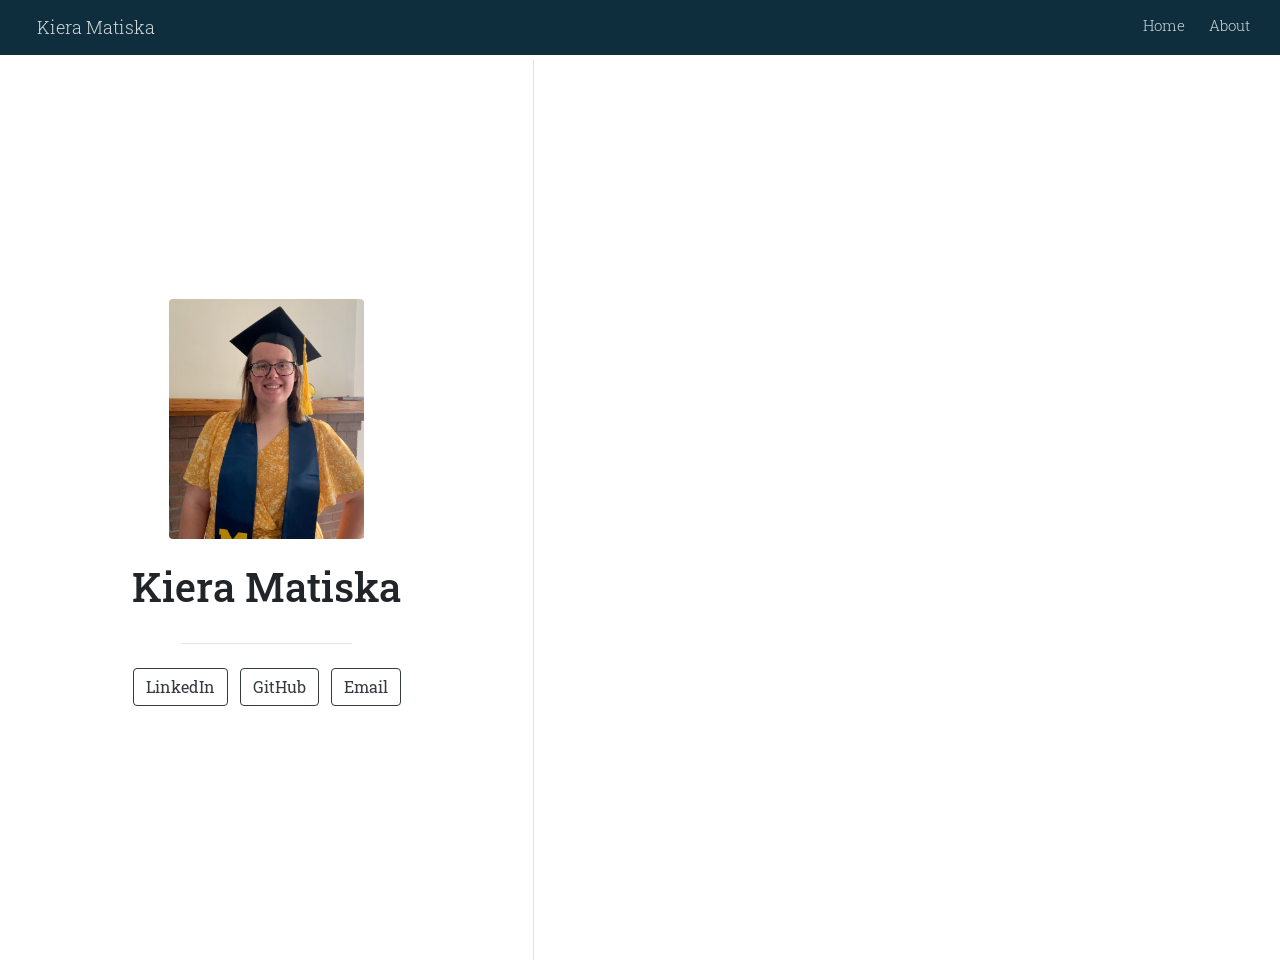
==== docs/index.html @ 1e0efb0e "Initial commit" ====
<!doctype html>
<html lang="en">
  <head>
    <!-- Required meta tags -->
    <meta charset="utf-8">
    <meta name="viewport" content="width=device-width, initial-scale=1, shrink-to-fit=no">

    <!-- Bootstrap CSS -->
    <link rel="stylesheet" href="https://stackpath.bootstrapcdn.com/bootstrap/4.5.0/css/bootstrap.min.css">

    <link href="https://fonts.googleapis.com/css2?family=Roboto+Slab&display=swap" rel="stylesheet">
    <style type="text/css">body {font-family: 'Roboto Slab', serif;}</style>

    <title>Kiera Matiska</title>

    
          <!--radix_placeholder_navigation_in_header-->
          <meta name="distill:offset" content=""/>

          <script type="application/javascript">

            window.headroom_prevent_pin = false;

            window.document.addEventListener("DOMContentLoaded", function (event) {

              // initialize headroom for banner
              var header = $('header').get(0);
              var headerHeight = header.offsetHeight;
              var headroom = new Headroom(header, {
                tolerance: 5,
                onPin : function() {
                  if (window.headroom_prevent_pin) {
                    window.headroom_prevent_pin = false;
                    headroom.unpin();
                  }
                }
              });
              headroom.init();
              if(window.location.hash)
                headroom.unpin();
              $(header).addClass('headroom--transition');

              // offset scroll location for banner on hash change
              // (see: https://github.com/WickyNilliams/headroom.js/issues/38)
              window.addEventListener("hashchange", function(event) {
                window.scrollTo(0, window.pageYOffset - (headerHeight + 25));
              });

              // responsive menu
              $('.distill-site-header').each(function(i, val) {
                var topnav = $(this);
                var toggle = topnav.find('.nav-toggle');
                toggle.on('click', function() {
                  topnav.toggleClass('responsive');
                });
              });

              // nav dropdowns
              $('.nav-dropbtn').click(function(e) {
                $(this).next('.nav-dropdown-content').toggleClass('nav-dropdown-active');
                $(this).parent().siblings('.nav-dropdown')
                   .children('.nav-dropdown-content').removeClass('nav-dropdown-active');
              });
              $("body").click(function(e){
                $('.nav-dropdown-content').removeClass('nav-dropdown-active');
              });
              $(".nav-dropdown").click(function(e){
                e.stopPropagation();
              });
            });
          </script>

          <style type="text/css">

          /* Theme (user-documented overrideables for nav appearance) */

          .distill-site-nav {
            color: rgba(255, 255, 255, 0.8);
            background-color: #0F2E3D;
            font-size: 15px;
            font-weight: 300;
          }

          .distill-site-nav a {
            color: inherit;
            text-decoration: none;
          }

          .distill-site-nav a:hover {
            color: white;
          }

          @media print {
            .distill-site-nav {
              display: none;
            }
          }

          .distill-site-header {

          }

          .distill-site-footer {

          }


          /* Site Header */

          .distill-site-header {
            width: 100%;
            box-sizing: border-box;
            z-index: 3;
          }

          .distill-site-header .nav-left {
            display: inline-block;
            margin-left: 8px;
          }

          @media screen and (max-width: 768px) {
            .distill-site-header .nav-left {
              margin-left: 0;
            }
          }


          .distill-site-header .nav-right {
            float: right;
            margin-right: 8px;
          }

          .distill-site-header a,
          .distill-site-header .title {
            display: inline-block;
            text-align: center;
            padding: 14px 10px 14px 10px;
          }

          .distill-site-header .title {
            font-size: 18px;
            min-width: 150px;
          }

          .distill-site-header .logo {
            padding: 0;
          }

          .distill-site-header .logo img {
            display: none;
            max-height: 20px;
            width: auto;
            margin-bottom: -4px;
          }

          .distill-site-header .nav-image img {
            max-height: 18px;
            width: auto;
            display: inline-block;
            margin-bottom: -3px;
          }



          @media screen and (min-width: 1000px) {
            .distill-site-header .logo img {
              display: inline-block;
            }
            .distill-site-header .nav-left {
              margin-left: 20px;
            }
            .distill-site-header .nav-right {
              margin-right: 20px;
            }
            .distill-site-header .title {
              padding-left: 12px;
            }
          }


          .distill-site-header .nav-toggle {
            display: none;
          }

          .nav-dropdown {
            display: inline-block;
            position: relative;
          }

          .nav-dropdown .nav-dropbtn {
            border: none;
            outline: none;
            color: rgba(255, 255, 255, 0.8);
            padding: 16px 10px;
            background-color: transparent;
            font-family: inherit;
            font-size: inherit;
            font-weight: inherit;
            margin: 0;
            margin-top: 1px;
            z-index: 2;
          }

          .nav-dropdown-content {
            display: none;
            position: absolute;
            background-color: white;
            min-width: 200px;
            border: 1px solid rgba(0,0,0,0.15);
            border-radius: 4px;
            box-shadow: 0px 8px 16px 0px rgba(0,0,0,0.1);
            z-index: 1;
            margin-top: 2px;
            white-space: nowrap;
            padding-top: 4px;
            padding-bottom: 4px;
          }

          .nav-dropdown-content hr {
            margin-top: 4px;
            margin-bottom: 4px;
            border: none;
            border-bottom: 1px solid rgba(0, 0, 0, 0.1);
          }

          .nav-dropdown-active {
            display: block;
          }

          .nav-dropdown-content a, .nav-dropdown-content .nav-dropdown-header {
            color: black;
            padding: 6px 24px;
            text-decoration: none;
            display: block;
            text-align: left;
          }

          .nav-dropdown-content .nav-dropdown-header {
            display: block;
            padding: 5px 24px;
            padding-bottom: 0;
            text-transform: uppercase;
            font-size: 14px;
            color: #999999;
            white-space: nowrap;
          }

          .nav-dropdown:hover .nav-dropbtn {
            color: white;
          }

          .nav-dropdown-content a:hover {
            background-color: #ddd;
            color: black;
          }

          .nav-right .nav-dropdown-content {
            margin-left: -45%;
            right: 0;
          }

          @media screen and (max-width: 768px) {
            .distill-site-header a, .distill-site-header .nav-dropdown  {display: none;}
            .distill-site-header a.nav-toggle {
              float: right;
              display: block;
            }
            .distill-site-header .title {
              margin-left: 0;
            }
            .distill-site-header .nav-right {
              margin-right: 0;
            }
            .distill-site-header {
              overflow: hidden;
            }
            .nav-right .nav-dropdown-content {
              margin-left: 0;
            }
          }


          @media screen and (max-width: 768px) {
            .distill-site-header.responsive {position: relative; min-height: 500px; }
            .distill-site-header.responsive a.nav-toggle {
              position: absolute;
              right: 0;
              top: 0;
            }
            .distill-site-header.responsive a,
            .distill-site-header.responsive .nav-dropdown {
              display: block;
              text-align: left;
            }
            .distill-site-header.responsive .nav-left,
            .distill-site-header.responsive .nav-right {
              width: 100%;
            }
            .distill-site-header.responsive .nav-dropdown {float: none;}
            .distill-site-header.responsive .nav-dropdown-content {position: relative;}
            .distill-site-header.responsive .nav-dropdown .nav-dropbtn {
              display: block;
              width: 100%;
              text-align: left;
            }
          }

          /* Site Footer */

          .distill-site-footer {
            width: 100%;
            overflow: hidden;
            box-sizing: border-box;
            z-index: 3;
            margin-top: 30px;
            padding-top: 30px;
            padding-bottom: 30px;
            text-align: center;
          }

          /* Headroom */

          d-title {
            padding-top: 6rem;
          }

          @media print {
            d-title {
              padding-top: 4rem;
            }
          }

          .headroom {
            z-index: 1000;
            position: fixed;
            top: 0;
            left: 0;
            right: 0;
          }

          .headroom--transition {
            transition: all .4s ease-in-out;
          }

          .headroom--unpinned {
            top: -100px;
          }

          .headroom--pinned {
            top: 0;
          }

          /* adjust viewport for navbar height */
          /* helps vertically center bootstrap (non-distill) content */
          .min-vh-100 {
            min-height: calc(100vh - 100px) !important;
          }

          </style>

          <script src="site_libs/jquery-3.6.0/jquery-3.6.0.min.js"></script>
          <link href="site_libs/font-awesome-5.1.0/css/all.css" rel="stylesheet"/>
          <link href="site_libs/font-awesome-5.1.0/css/v4-shims.css" rel="stylesheet"/>
          <script src="site_libs/headroom-0.9.4/headroom.min.js"></script>
          <script src="site_libs/autocomplete-0.37.1/autocomplete.min.js"></script>
          <script src="site_libs/fuse-6.4.1/fuse.min.js"></script>

          <script type="application/javascript">

          function getMeta(metaName) {
            var metas = document.getElementsByTagName('meta');
            for (let i = 0; i < metas.length; i++) {
              if (metas[i].getAttribute('name') === metaName) {
                return metas[i].getAttribute('content');
              }
            }
            return '';
          }

          function offsetURL(url) {
            var offset = getMeta('distill:offset');
            return offset ? offset + '/' + url : url;
          }

          function createFuseIndex() {

            // create fuse index
            var options = {
              keys: [
                { name: 'title', weight: 20 },
                { name: 'categories', weight: 15 },
                { name: 'description', weight: 10 },
                { name: 'contents', weight: 5 },
              ],
              ignoreLocation: true,
              threshold: 0
            };
            var fuse = new window.Fuse([], options);

            // fetch the main search.json
            return fetch(offsetURL('search.json'))
              .then(function(response) {
                if (response.status == 200) {
                  return response.json().then(function(json) {
                    // index main articles
                    json.articles.forEach(function(article) {
                      fuse.add(article);
                    });
                    // download collections and index their articles
                    return Promise.all(json.collections.map(function(collection) {
                      return fetch(offsetURL(collection)).then(function(response) {
                        if (response.status === 200) {
                          return response.json().then(function(articles) {
                            articles.forEach(function(article) {
                              fuse.add(article);
                            });
                          })
                        } else {
                          return Promise.reject(
                            new Error('Unexpected status from search index request: ' +
                                      response.status)
                          );
                        }
                      });
                    })).then(function() {
                      return fuse;
                    });
                  });

                } else {
                  return Promise.reject(
                    new Error('Unexpected status from search index request: ' +
                                response.status)
                  );
                }
              });
          }

          window.document.addEventListener("DOMContentLoaded", function (event) {

            // get search element (bail if we don't have one)
            var searchEl = window.document.getElementById('distill-search');
            if (!searchEl)
              return;

            createFuseIndex()
              .then(function(fuse) {

                // make search box visible
                searchEl.classList.remove('hidden');

                // initialize autocomplete
                var options = {
                  autoselect: true,
                  hint: false,
                  minLength: 2,
                };
                window.autocomplete(searchEl, options, [{
                  source: function(query, callback) {
                    const searchOptions = {
                      isCaseSensitive: false,
                      shouldSort: true,
                      minMatchCharLength: 2,
                      limit: 10,
                    };
                    var results = fuse.search(query, searchOptions);
                    callback(results
                      .map(function(result) { return result.item; })
                    );
                  },
                  templates: {
                    suggestion: function(suggestion) {
                      var img = suggestion.preview && Object.keys(suggestion.preview).length > 0
                        ? `<img src="${offsetURL(suggestion.preview)}"</img>`
                        : '';
                      var html = `
                        <div class="search-item">
                          <h3>${suggestion.title}</h3>
                          <div class="search-item-description">
                            ${suggestion.description || ''}
                          </div>
                          <div class="search-item-preview">
                            ${img}
                          </div>
                        </div>
                      `;
                      return html;
                    }
                  }
                }]).on('autocomplete:selected', function(event, suggestion) {
                  window.location.href = offsetURL(suggestion.path);
                });
                // remove inline display style on autocompleter (we want to
                // manage responsive display via css)
                $('.algolia-autocomplete').css("display", "");
              })
              .catch(function(error) {
                console.log(error);
              });

          });

          </script>

          <style type="text/css">

          .nav-search {
            font-size: x-small;
          }

          /* Algolioa Autocomplete */

          .algolia-autocomplete {
            display: inline-block;
            margin-left: 10px;
            vertical-align: sub;
            background-color: white;
            color: black;
            padding: 6px;
            padding-top: 8px;
            padding-bottom: 0;
            border-radius: 6px;
            border: 1px #0F2E3D solid;
            width: 180px;
          }


          @media screen and (max-width: 768px) {
            .distill-site-nav .algolia-autocomplete {
              display: none;
              visibility: hidden;
            }
            .distill-site-nav.responsive .algolia-autocomplete {
              display: inline-block;
              visibility: visible;
            }
            .distill-site-nav.responsive .algolia-autocomplete .aa-dropdown-menu {
              margin-left: 0;
              width: 400px;
              max-height: 400px;
            }
          }

          .algolia-autocomplete .aa-input, .algolia-autocomplete .aa-hint {
            width: 90%;
            outline: none;
            border: none;
          }

          .algolia-autocomplete .aa-hint {
            color: #999;
          }
          .algolia-autocomplete .aa-dropdown-menu {
            width: 550px;
            max-height: 70vh;
            overflow-x: visible;
            overflow-y: scroll;
            padding: 5px;
            margin-top: 3px;
            margin-left: -150px;
            background-color: #fff;
            border-radius: 5px;
            border: 1px solid #999;
            border-top: none;
          }

          .algolia-autocomplete .aa-dropdown-menu .aa-suggestion {
            cursor: pointer;
            padding: 5px 4px;
            border-bottom: 1px solid #eee;
          }

          .algolia-autocomplete .aa-dropdown-menu .aa-suggestion:last-of-type {
            border-bottom: none;
            margin-bottom: 2px;
          }

          .algolia-autocomplete .aa-dropdown-menu .aa-suggestion .search-item {
            overflow: hidden;
            font-size: 0.8em;
            line-height: 1.4em;
          }

          .algolia-autocomplete .aa-dropdown-menu .aa-suggestion .search-item h3 {
            font-size: 1rem;
            margin-block-start: 0;
            margin-block-end: 5px;
          }

          .algolia-autocomplete .aa-dropdown-menu .aa-suggestion .search-item-description {
            display: inline-block;
            overflow: hidden;
            height: 2.8em;
            width: 80%;
            margin-right: 4%;
          }

          .algolia-autocomplete .aa-dropdown-menu .aa-suggestion .search-item-preview {
            display: inline-block;
            width: 15%;
          }

          .algolia-autocomplete .aa-dropdown-menu .aa-suggestion .search-item-preview img {
            height: 3em;
            width: auto;
            display: none;
          }

          .algolia-autocomplete .aa-dropdown-menu .aa-suggestion .search-item-preview img[src] {
            display: initial;
          }

          .algolia-autocomplete .aa-dropdown-menu .aa-suggestion.aa-cursor {
            background-color: #eee;
          }
          .algolia-autocomplete .aa-dropdown-menu .aa-suggestion em {
            font-weight: bold;
            font-style: normal;
          }

          </style>


          <!--/radix_placeholder_navigation_in_header-->
          <!--radix_placeholder_site_in_header-->
          <!--/radix_placeholder_site_in_header-->
          
          <style type="text/css">
          body {
            padding-top: 60px;
          }
          </style>
          <script src="/Library/Frameworks/R.framework/Versions/4.1/Resources/library/rmarkdown/rmd/h/pandoc/header-attrs.js"></script>
    
    
  </head>
  <body>

          <!--radix_placeholder_navigation_before_body-->
          <header class="header header--fixed" role="banner">
          <nav class="distill-site-nav distill-site-header">
          <div class="nav-left">
          <a href="index.html" class="title">Kiera Matiska</a>
          </div>
          <div class="nav-right">
          <a href="index.html">Home</a>
          <a href="about.html">About</a>
          <a href="javascript:void(0);" class="nav-toggle">&#9776;</a>
          </div>
          </nav>
          </header>
          <!--/radix_placeholder_navigation_before_body-->
          <!--radix_placeholder_site_before_body-->
          <!--/radix_placeholder_site_before_body-->
    
    <div class="container-fluid d-none d-lg-block d-xl-block">
      <div class="d-flex row flex-row vh-100">
        <div class="d-flex flex-column col-5 align-items-center text-center align-self-center">
          <div class="mx-auto text-center">
            <div class="p-3">
              <img src="matiska.jpeg" style="height:15rem" class="rounded">
            </div>
            <div class="p-2">
              <h1>Kiera Matiska</h1>
            </div>
            <hr style="width:60%;"/>
            <div class="p-2">
              <div id="icon-list">
                <ul class="list-inline">
                                    <li class="list-inline-item">
                    <a href=https://www.linkedin.com/in/kiera-matiska-648804168/>
                      <button type="button" class="btn btn-outline-dark mb-2">
                        LinkedIn
                      </button>
                    </a>
                  </li>
                                    <li class="list-inline-item">
                    <a href=https://github.com/kieramatiska>
                      <button type="button" class="btn btn-outline-dark mb-2">
                        GitHub
                      </button>
                    </a>
                  </li>
                                    <li class="list-inline-item">
                    <a href=kmatiska@bren.ucsb.edu>
                      <button type="button" class="btn btn-outline-dark mb-2">
                        Email
                      </button>
                    </a>
                  </li>
                                  </ul>
              </div>
            </div>
          </div>
        </div>
        <div class="d-flex flex-column vh-100 border-left"></div>
        <div class="d-flex flex-column col px-5 align-items-center align-self-center mh-100" style="overflow-y: scroll;">
          <div class="my-5" id="content">
            
          </div>
        </div>
      </div>
    </div>

    <div class="container-flex min-vh-100 d-block d-lg-none d-xl-none">
      <div class="d-flex flex-row justify-content-center">
        <div class="d-flex flex-col">
          <div class="mx-auto">
            <div class="p-3 mt-3 text-center">
              <img src="matiska.jpeg" style="height:15rem" class="rounded">
            </div>
            <div class="p-2 text-center">
              <h1>Kiera Matiska</h1>
            </div>
            <hr style="width:60%;"/>

            <div class="row justify-content-center align-items-center">
              <div class="col-8 p-1 text-center">
                <div class="list-group">
                                    <a href=https://www.linkedin.com/in/kiera-matiska-648804168/>
                    <button type="button" class="list-group-item list-group-item-action my-1 rounded">
                      LinkedIn
                    </button>
                  </a>
                                    <a href=https://github.com/kieramatiska>
                    <button type="button" class="list-group-item list-group-item-action my-1 rounded">
                      GitHub
                    </button>
                  </a>
                                    <a href=kmatiska@bren.ucsb.edu>
                    <button type="button" class="list-group-item list-group-item-action my-1 rounded">
                      Email
                    </button>
                  </a>
                                  </div>
              </div>
            </div>
            <div class="p pt-4 px-5">
              
            </div>
        </div>
      </div>
    </div>

    <!-- Optional JavaScript -->
    <!-- jQuery first, then Popper.js, then Bootstrap JS -->
    <script src="https://code.jquery.com/jquery-3.5.1.slim.min.js" integrity="sha384-DfXdz2htPH0lsSSs5nCTpuj/zy4C+OGpamoFVy38MVBnE+IbbVYUew+OrCXaRkfj" crossorigin="anonymous"></script>
    <script src="https://cdn.jsdelivr.net/npm/popper.js@1.16.0/dist/umd/popper.min.js" integrity="sha384-Q6E9RHvbIyZFJoft+2mJbHaEWldlvI9IOYy5n3zV9zzTtmI3UksdQRVvoxMfooAo" crossorigin="anonymous"></script>
    <script src="https://stackpath.bootstrapcdn.com/bootstrap/4.5.0/js/bootstrap.min.js" integrity="sha384-OgVRvuATP1z7JjHLkuOU7Xw704+h835Lr+6QL9UvYjZE3Ipu6Tp75j7Bh/kR0JKI" crossorigin="anonymous"></script>

      <!--radix_placeholder_site_after_body-->
      <!--/radix_placeholder_site_after_body-->
      <!--radix_placeholder_navigation_after_body-->
      <!--/radix_placeholder_navigation_after_body-->
  
  </body>
</html>
---- docs/site_libs/font-awesome-5.1.0/css/all.css ----
/*!
 * Font Awesome Free 5.1.0 by @fontawesome - https://fontawesome.com
 * License - https://fontawesome.com/license (Icons: CC BY 4.0, Fonts: SIL OFL 1.1, Code: MIT License)
 */
.fa,.fab,.fal,.far,.fas{-moz-osx-font-smoothing:grayscale;-webkit-font-smoothing:antialiased;display:inline-block;font-style:normal;font-variant:normal;text-rendering:auto;line-height:1}.fa-lg{font-size:1.33333em;line-height:.75em;vertical-align:-.0667em}.fa-xs{font-size:.75em}.fa-sm{font-size:.875em}.fa-1x{font-size:1em}.fa-2x{font-size:2em}.fa-3x{font-size:3em}.fa-4x{font-size:4em}.fa-5x{font-size:5em}.fa-6x{font-size:6em}.fa-7x{font-size:7em}.fa-8x{font-size:8em}.fa-9x{font-size:9em}.fa-10x{font-size:10em}.fa-fw{text-align:center;width:1.25em}.fa-ul{list-style-type:none;margin-left:2.5em;padding-left:0}.fa-ul>li{position:relative}.fa-li{left:-2em;position:absolute;text-align:center;width:2em;line-height:inherit}.fa-border{border:.08em solid #eee;border-radius:.1em;padding:.2em .25em .15em}.fa-pull-left{float:left}.fa-pull-right{float:right}.fa.fa-pull-left,.fab.fa-pull-left,.fal.fa-pull-left,.far.fa-pull-left,.fas.fa-pull-left{margin-right:.3em}.fa.fa-pull-right,.fab.fa-pull-right,.fal.fa-pull-right,.far.fa-pull-right,.fas.fa-pull-right{margin-left:.3em}.fa-spin{animation:a 2s infinite linear}.fa-pulse{animation:a 1s infinite steps(8)}@keyframes a{0%{transform:rotate(0deg)}to{transform:rotate(1turn)}}.fa-rotate-90{-ms-filter:"progid:DXImageTransform.Microsoft.BasicImage(rotation=1)";transform:rotate(90deg)}.fa-rotate-180{-ms-filter:"progid:DXImageTransform.Microsoft.BasicImage(rotation=2)";transform:rotate(180deg)}.fa-rotate-270{-ms-filter:"progid:DXImageTransform.Microsoft.BasicImage(rotation=3)";transform:rotate(270deg)}.fa-flip-horizontal{-ms-filter:"progid:DXImageTransform.Microsoft.BasicImage(rotation=0, mirror=1)";transform:scaleX(-1)}.fa-flip-vertical{transform:scaleY(-1)}.fa-flip-horizontal.fa-flip-vertical,.fa-flip-vertical{-ms-filter:"progid:DXImageTransform.Microsoft.BasicImage(rotation=2, mirror=1)"}.fa-flip-horizontal.fa-flip-vertical{transform:scale(-1)}:root .fa-flip-horizontal,:root .fa-flip-vertical,:root .fa-rotate-90,:root .fa-rotate-180,:root .fa-rotate-270{-webkit-filter:none;filter:none}.fa-stack{display:inline-block;height:2em;line-height:2em;position:relative;vertical-align:middle;width:2em}.fa-stack-1x,.fa-stack-2x{left:0;position:absolute;text-align:center;width:100%}.fa-stack-1x{line-height:inherit}.fa-stack-2x{font-size:2em}.fa-inverse{color:#fff}.fa-500px:before{content:"\f26e"}.fa-accessible-icon:before{content:"\f368"}.fa-accusoft:before{content:"\f369"}.fa-address-book:before{content:"\f2b9"}.fa-address-card:before{content:"\f2bb"}.fa-adjust:before{content:"\f042"}.fa-adn:before{content:"\f170"}.fa-adversal:before{content:"\f36a"}.fa-affiliatetheme:before{content:"\f36b"}.fa-algolia:before{content:"\f36c"}.fa-align-center:before{content:"\f037"}.fa-align-justify:before{content:"\f039"}.fa-align-left:before{content:"\f036"}.fa-align-right:before{content:"\f038"}.fa-allergies:before{content:"\f461"}.fa-amazon:before{content:"\f270"}.fa-amazon-pay:before{content:"\f42c"}.fa-ambulance:before{content:"\f0f9"}.fa-american-sign-language-interpreting:before{content:"\f2a3"}.fa-amilia:before{content:"\f36d"}.fa-anchor:before{content:"\f13d"}.fa-android:before{content:"\f17b"}.fa-angellist:before{content:"\f209"}.fa-angle-double-down:before{content:"\f103"}.fa-angle-double-left:before{content:"\f100"}.fa-angle-double-right:before{content:"\f101"}.fa-angle-double-up:before{content:"\f102"}.fa-angle-down:before{content:"\f107"}.fa-angle-left:before{content:"\f104"}.fa-angle-right:before{content:"\f105"}.fa-angle-up:before{content:"\f106"}.fa-angry:before{content:"\f556"}.fa-angrycreative:before{content:"\f36e"}.fa-angular:before{content:"\f420"}.fa-app-store:before{content:"\f36f"}.fa-app-store-ios:before{content:"\f370"}.fa-apper:before{content:"\f371"}.fa-apple:before{content:"\f179"}.fa-apple-pay:before{content:"\f415"}.fa-archive:before{content:"\f187"}.fa-archway:before{content:"\f557"}.fa-arrow-alt-circle-down:before{content:"\f358"}.fa-arrow-alt-circle-left:before{content:"\f359"}.fa-arrow-alt-circle-right:before{content:"\f35a"}.fa-arrow-alt-circle-up:before{content:"\f35b"}.fa-arrow-circle-down:before{content:"\f0ab"}.fa-arrow-circle-left:before{content:"\f0a8"}.fa-arrow-circle-right:before{content:"\f0a9"}.fa-arrow-circle-up:before{content:"\f0aa"}.fa-arrow-down:before{content:"\f063"}.fa-arrow-left:before{content:"\f060"}.fa-arrow-right:before{content:"\f061"}.fa-arrow-up:before{content:"\f062"}.fa-arrows-alt:before{content:"\f0b2"}.fa-arrows-alt-h:before{content:"\f337"}.fa-arrows-alt-v:before{content:"\f338"}.fa-assistive-listening-systems:before{content:"\f2a2"}.fa-asterisk:before{content:"\f069"}.fa-asymmetrik:before{content:"\f372"}.fa-at:before{content:"\f1fa"}.fa-atlas:before{content:"\f558"}.fa-audible:before{content:"\f373"}.fa-audio-description:before{content:"\f29e"}.fa-autoprefixer:before{content:"\f41c"}.fa-avianex:before{content:"\f374"}.fa-aviato:before{content:"\f421"}.fa-award:before{content:"\f559"}.fa-aws:before{content:"\f375"}.fa-backspace:before{content:"\f55a"}.fa-backward:before{content:"\f04a"}.fa-balance-scale:before{content:"\f24e"}.fa-ban:before{content:"\f05e"}.fa-band-aid:before{content:"\f462"}.fa-bandcamp:before{content:"\f2d5"}.fa-barcode:before{content:"\f02a"}.fa-bars:before{content:"\f0c9"}.fa-baseball-ball:before{content:"\f433"}.fa-basketball-ball:before{content:"\f434"}.fa-bath:before{content:"\f2cd"}.fa-battery-empty:before{content:"\f244"}.fa-battery-full:before{content:"\f240"}.fa-battery-half:before{content:"\f242"}.fa-battery-quarter:before{content:"\f243"}.fa-battery-three-quarters:before{content:"\f241"}.fa-bed:before{content:"\f236"}.fa-beer:before{content:"\f0fc"}.fa-behance:before{content:"\f1b4"}.fa-behance-square:before{content:"\f1b5"}.fa-bell:before{content:"\f0f3"}.fa-bell-slash:before{content:"\f1f6"}.fa-bezier-curve:before{content:"\f55b"}.fa-bicycle:before{content:"\f206"}.fa-bimobject:before{content:"\f378"}.fa-binoculars:before{content:"\f1e5"}.fa-birthday-cake:before{content:"\f1fd"}.fa-bitbucket:before{content:"\f171"}.fa-bitcoin:before{content:"\f379"}.fa-bity:before{content:"\f37a"}.fa-black-tie:before{content:"\f27e"}.fa-blackberry:before{content:"\f37b"}.fa-blender:before{content:"\f517"}.fa-blind:before{content:"\f29d"}.fa-blogger:before{content:"\f37c"}.fa-blogger-b:before{content:"\f37d"}.fa-bluetooth:before{content:"\f293"}.fa-bluetooth-b:before{content:"\f294"}.fa-bold:before{content:"\f032"}.fa-bolt:before{content:"\f0e7"}.fa-bomb:before{content:"\f1e2"}.fa-bong:before{content:"\f55c"}.fa-book:before{content:"\f02d"}.fa-book-open:before{content:"\f518"}.fa-bookmark:before{content:"\f02e"}.fa-bowling-ball:before{content:"\f436"}.fa-box:before{content:"\f466"}.fa-box-open:before{content:"\f49e"}.fa-boxes:before{content:"\f468"}.fa-braille:before{content:"\f2a1"}.fa-briefcase:before{content:"\f0b1"}.fa-briefcase-medical:before{content:"\f469"}.fa-broadcast-tower:before{content:"\f519"}.fa-broom:before{content:"\f51a"}.fa-brush:before{content:"\f55d"}.fa-btc:before{content:"\f15a"}.fa-bug:before{content:"\f188"}.fa-building:before{content:"\f1ad"}.fa-bullhorn:before{content:"\f0a1"}.fa-bullseye:before{content:"\f140"}.fa-burn:before{content:"\f46a"}.fa-buromobelexperte:before{content:"\f37f"}.fa-bus:before{content:"\f207"}.fa-bus-alt:before{content:"\f55e"}.fa-buysellads:before{content:"\f20d"}.fa-calculator:before{content:"\f1ec"}.fa-calendar:before{content:"\f133"}.fa-calendar-alt:before{content:"\f073"}.fa-calendar-check:before{content:"\f274"}.fa-calendar-minus:before{content:"\f272"}.fa-calendar-plus:before{content:"\f271"}.fa-calendar-times:before{content:"\f273"}.fa-camera:before{content:"\f030"}.fa-camera-retro:before{content:"\f083"}.fa-cannabis:before{content:"\f55f"}.fa-capsules:before{content:"\f46b"}.fa-car:before{content:"\f1b9"}.fa-caret-down:before{content:"\f0d7"}.fa-caret-left:before{content:"\f0d9"}.fa-caret-right:before{content:"\f0da"}.fa-caret-square-down:before{content:"\f150"}.fa-caret-square-left:before{content:"\f191"}.fa-caret-square-right:before{content:"\f152"}.fa-caret-square-up:before{content:"\f151"}.fa-caret-up:before{content:"\f0d8"}.fa-cart-arrow-down:before{content:"\f218"}.fa-cart-plus:before{content:"\f217"}.fa-cc-amazon-pay:before{content:"\f42d"}.fa-cc-amex:before{content:"\f1f3"}.fa-cc-apple-pay:before{content:"\f416"}.fa-cc-diners-club:before{content:"\f24c"}.fa-cc-discover:before{content:"\f1f2"}.fa-cc-jcb:before{content:"\f24b"}.fa-cc-mastercard:before{content:"\f1f1"}.fa-cc-paypal:before{content:"\f1f4"}.fa-cc-stripe:before{content:"\f1f5"}.fa-cc-visa:before{content:"\f1f0"}.fa-centercode:before{content:"\f380"}.fa-certificate:before{content:"\f0a3"}.fa-chalkboard:before{content:"\f51b"}.fa-chalkboard-teacher:before{content:"\f51c"}.fa-chart-area:before{content:"\f1fe"}.fa-chart-bar:before{content:"\f080"}.fa-chart-line:before{content:"\f201"}.fa-chart-pie:before{content:"\f200"}.fa-check:before{content:"\f00c"}.fa-check-circle:before{content:"\f058"}.fa-check-double:before{content:"\f560"}.fa-check-square:before{content:"\f14a"}.fa-chess:before{content:"\f439"}.fa-chess-bishop:before{content:"\f43a"}.fa-chess-board:before{content:"\f43c"}.fa-chess-king:before{content:"\f43f"}.fa-chess-knight:before{content:"\f441"}.fa-chess-pawn:before{content:"\f443"}.fa-chess-queen:before{content:"\f445"}.fa-chess-rook:before{content:"\f447"}.fa-chevron-circle-down:before{content:"\f13a"}.fa-chevron-circle-left:before{content:"\f137"}.fa-chevron-circle-right:before{content:"\f138"}.fa-chevron-circle-up:before{content:"\f139"}.fa-chevron-down:before{content:"\f078"}.fa-chevron-left:before{content:"\f053"}.fa-chevron-right:before{content:"\f054"}.fa-chevron-up:before{content:"\f077"}.fa-child:before{content:"\f1ae"}.fa-chrome:before{content:"\f268"}.fa-church:before{content:"\f51d"}.fa-circle:before{content:"\f111"}.fa-circle-notch:before{content:"\f1ce"}.fa-clipboard:before{content:"\f328"}.fa-clipboard-check:before{content:"\f46c"}.fa-clipboard-list:before{content:"\f46d"}.fa-clock:before{content:"\f017"}.fa-clone:before{content:"\f24d"}.fa-closed-captioning:before{content:"\f20a"}.fa-cloud:before{content:"\f0c2"}.fa-cloud-download-alt:before{content:"\f381"}.fa-cloud-upload-alt:before{content:"\f382"}.fa-cloudscale:before{content:"\f383"}.fa-cloudsmith:before{content:"\f384"}.fa-cloudversify:before{content:"\f385"}.fa-cocktail:before{content:"\f561"}.fa-code:before{content:"\f121"}.fa-code-branch:before{content:"\f126"}.fa-codepen:before{content:"\f1cb"}.fa-codiepie:before{content:"\f284"}.fa-coffee:before{content:"\f0f4"}.fa-cog:before{content:"\f013"}.fa-cogs:before{content:"\f085"}.fa-coins:before{content:"\f51e"}.fa-columns:before{content:"\f0db"}.fa-comment:before{content:"\f075"}.fa-comment-alt:before{content:"\f27a"}.fa-comment-dots:before{content:"\f4ad"}.fa-comment-slash:before{content:"\f4b3"}.fa-comments:before{content:"\f086"}.fa-compact-disc:before{content:"\f51f"}.fa-compass:before{content:"\f14e"}.fa-compress:before{content:"\f066"}.fa-concierge-bell:before{content:"\f562"}.fa-connectdevelop:before{content:"\f20e"}.fa-contao:before{content:"\f26d"}.fa-cookie:before{content:"\f563"}.fa-cookie-bite:before{content:"\f564"}.fa-copy:before{content:"\f0c5"}.fa-copyright:before{content:"\f1f9"}.fa-couch:before{content:"\f4b8"}.fa-cpanel:before{content:"\f388"}.fa-creative-commons:before{content:"\f25e"}.fa-creative-commons-by:before{content:"\f4e7"}.fa-creative-commons-nc:before{content:"\f4e8"}.fa-creative-commons-nc-eu:before{content:"\f4e9"}.fa-creative-commons-nc-jp:before{content:"\f4ea"}.fa-creative-commons-nd:before{content:"\f4eb"}.fa-creative-commons-pd:before{content:"\f4ec"}.fa-creative-commons-pd-alt:before{content:"\f4ed"}.fa-creative-commons-remix:before{content:"\f4ee"}.fa-creative-commons-sa:before{content:"\f4ef"}.fa-creative-commons-sampling:before{content:"\f4f0"}.fa-creative-commons-sampling-plus:before{content:"\f4f1"}.fa-creative-commons-share:before{content:"\f4f2"}.fa-credit-card:before{content:"\f09d"}.fa-crop:before{content:"\f125"}.fa-crop-alt:before{content:"\f565"}.fa-crosshairs:before{content:"\f05b"}.fa-crow:before{content:"\f520"}.fa-crown:before{content:"\f521"}.fa-css3:before{content:"\f13c"}.fa-css3-alt:before{content:"\f38b"}.fa-cube:before{content:"\f1b2"}.fa-cubes:before{content:"\f1b3"}.fa-cut:before{content:"\f0c4"}.fa-cuttlefish:before{content:"\f38c"}.fa-d-and-d:before{content:"\f38d"}.fa-dashcube:before{content:"\f210"}.fa-database:before{content:"\f1c0"}.fa-deaf:before{content:"\f2a4"}.fa-delicious:before{content:"\f1a5"}.fa-deploydog:before{content:"\f38e"}.fa-deskpro:before{content:"\f38f"}.fa-desktop:before{content:"\f108"}.fa-deviantart:before{content:"\f1bd"}.fa-diagnoses:before{content:"\f470"}.fa-dice:before{content:"\f522"}.fa-dice-five:before{content:"\f523"}.fa-dice-four:before{content:"\f524"}.fa-dice-one:before{content:"\f525"}.fa-dice-six:before{content:"\f526"}.fa-dice-three:before{content:"\f527"}.fa-dice-two:before{content:"\f528"}.fa-digg:before{content:"\f1a6"}.fa-digital-ocean:before{content:"\f391"}.fa-digital-tachograph:before{content:"\f566"}.fa-discord:before{content:"\f392"}.fa-discourse:before{content:"\f393"}.fa-divide:before{content:"\f529"}.fa-dizzy:before{content:"\f567"}.fa-dna:before{content:"\f471"}.fa-dochub:before{content:"\f394"}.fa-docker:before{content:"\f395"}.fa-dollar-sign:before{content:"\f155"}.fa-dolly:before{content:"\f472"}.fa-dolly-flatbed:before{content:"\f474"}.fa-donate:before{content:"\f4b9"}.fa-door-closed:before{content:"\f52a"}.fa-door-open:before{content:"\f52b"}.fa-dot-circle:before{content:"\f192"}.fa-dove:before{content:"\f4ba"}.fa-download:before{content:"\f019"}.fa-draft2digital:before{content:"\f396"}.fa-drafting-compass:before{content:"\f568"}.fa-dribbble:before{content:"\f17d"}.fa-dribbble-square:before{content:"\f397"}.fa-dropbox:before{content:"\f16b"}.fa-drum:before{content:"\f569"}.fa-drum-steelpan:before{content:"\f56a"}.fa-drupal:before{content:"\f1a9"}.fa-dumbbell:before{content:"\f44b"}.fa-dyalog:before{content:"\f399"}.fa-earlybirds:before{content:"\f39a"}.fa-ebay:before{content:"\f4f4"}.fa-edge:before{content:"\f282"}.fa-edit:before{content:"\f044"}.fa-eject:before{content:"\f052"}.fa-elementor:before{content:"\f430"}.fa-ellipsis-h:before{content:"\f141"}.fa-ellipsis-v:before{content:"\f142"}.fa-ember:before{content:"\f423"}.fa-empire:before{content:"\f1d1"}.fa-envelope:before{content:"\f0e0"}.fa-envelope-open:before{content:"\f2b6"}.fa-envelope-square:before{content:"\f199"}.fa-envira:before{content:"\f299"}.fa-equals:before{content:"\f52c"}.fa-eraser:before{content:"\f12d"}.fa-erlang:before{content:"\f39d"}.fa-ethereum:before{content:"\f42e"}.fa-etsy:before{content:"\f2d7"}.fa-euro-sign:before{content:"\f153"}.fa-exchange-alt:before{content:"\f362"}.fa-exclamation:before{content:"\f12a"}.fa-exclamation-circle:before{content:"\f06a"}.fa-exclamation-triangle:before{content:"\f071"}.fa-expand:before{content:"\f065"}.fa-expand-arrows-alt:before{content:"\f31e"}.fa-expeditedssl:before{content:"\f23e"}.fa-external-link-alt:before{content:"\f35d"}.fa-external-link-square-alt:before{content:"\f360"}.fa-eye:before{content:"\f06e"}.fa-eye-dropper:before{content:"\f1fb"}.fa-eye-slash:before{content:"\f070"}.fa-facebook:before{content:"\f09a"}.fa-facebook-f:before{content:"\f39e"}.fa-facebook-messenger:before{content:"\f39f"}.fa-facebook-square:before{content:"\f082"}.fa-fast-backward:before{content:"\f049"}.fa-fast-forward:before{content:"\f050"}.fa-fax:before{content:"\f1ac"}.fa-feather:before{content:"\f52d"}.fa-feather-alt:before{content:"\f56b"}.fa-female:before{content:"\f182"}.fa-fighter-jet:before{content:"\f0fb"}.fa-file:before{content:"\f15b"}.fa-file-alt:before{content:"\f15c"}.fa-file-archive:before{content:"\f1c6"}.fa-file-audio:before{content:"\f1c7"}.fa-file-code:before{content:"\f1c9"}.fa-file-contract:before{content:"\f56c"}.fa-file-download:before{content:"\f56d"}.fa-file-excel:before{content:"\f1c3"}.fa-file-export:before{content:"\f56e"}.fa-file-image:before{content:"\f1c5"}.fa-file-import:before{content:"\f56f"}.fa-file-invoice:before{content:"\f570"}.fa-file-invoice-dollar:before{content:"\f571"}.fa-file-medical:before{content:"\f477"}.fa-file-medical-alt:before{content:"\f478"}.fa-file-pdf:before{content:"\f1c1"}.fa-file-powerpoint:before{content:"\f1c4"}.fa-file-prescription:before{content:"\f572"}.fa-file-signature:before{content:"\f573"}.fa-file-upload:before{content:"\f574"}.fa-file-video:before{content:"\f1c8"}.fa-file-word:before{content:"\f1c2"}.fa-fill:before{content:"\f575"}.fa-fill-drip:before{content:"\f576"}.fa-film:before{content:"\f008"}.fa-filter:before{content:"\f0b0"}.fa-fingerprint:before{content:"\f577"}.fa-fire:before{content:"\f06d"}.fa-fire-extinguisher:before{content:"\f134"}.fa-firefox:before{content:"\f269"}.fa-first-aid:before{content:"\f479"}.fa-first-order:before{content:"\f2b0"}.fa-first-order-alt:before{content:"\f50a"}.fa-firstdraft:before{content:"\f3a1"}.fa-fish:before{content:"\f578"}.fa-flag:before{content:"\f024"}.fa-flag-checkered:before{content:"\f11e"}.fa-flask:before{content:"\f0c3"}.fa-flickr:before{content:"\f16e"}.fa-flipboard:before{content:"\f44d"}.fa-flushed:before{content:"\f579"}.fa-fly:before{content:"\f417"}.fa-folder:before{content:"\f07b"}.fa-folder-open:before{content:"\f07c"}.fa-font:before{content:"\f031"}.fa-font-awesome:before{content:"\f2b4"}.fa-font-awesome-alt:before{content:"\f35c"}.fa-font-awesome-flag:before{content:"\f425"}.fa-font-awesome-logo-full:before{content:"\f4e6"}.fa-fonticons:before{content:"\f280"}.fa-fonticons-fi:before{content:"\f3a2"}.fa-football-ball:before{content:"\f44e"}.fa-fort-awesome:before{content:"\f286"}.fa-fort-awesome-alt:before{content:"\f3a3"}.fa-forumbee:before{content:"\f211"}.fa-forward:before{content:"\f04e"}.fa-foursquare:before{content:"\f180"}.fa-free-code-camp:before{content:"\f2c5"}.fa-freebsd:before{content:"\f3a4"}.fa-frog:before{content:"\f52e"}.fa-frown:before{content:"\f119"}.fa-frown-open:before{content:"\f57a"}.fa-fulcrum:before{content:"\f50b"}.fa-futbol:before{content:"\f1e3"}.fa-galactic-republic:before{content:"\f50c"}.fa-galactic-senate:before{content:"\f50d"}.fa-gamepad:before{content:"\f11b"}.fa-gas-pump:before{content:"\f52f"}.fa-gavel:before{content:"\f0e3"}.fa-gem:before{content:"\f3a5"}.fa-genderless:before{content:"\f22d"}.fa-get-pocket:before{content:"\f265"}.fa-gg:before{content:"\f260"}.fa-gg-circle:before{content:"\f261"}.fa-gift:before{content:"\f06b"}.fa-git:before{content:"\f1d3"}.fa-git-square:before{content:"\f1d2"}.fa-github:before{content:"\f09b"}.fa-github-alt:before{content:"\f113"}.fa-github-square:before{content:"\f092"}.fa-gitkraken:before{content:"\f3a6"}.fa-gitlab:before{content:"\f296"}.fa-gitter:before{content:"\f426"}.fa-glass-martini:before{content:"\f000"}.fa-glass-martini-alt:before{content:"\f57b"}.fa-glasses:before{content:"\f530"}.fa-glide:before{content:"\f2a5"}.fa-glide-g:before{content:"\f2a6"}.fa-globe:before{content:"\f0ac"}.fa-globe-africa:before{content:"\f57c"}.fa-globe-americas:before{content:"\f57d"}.fa-globe-asia:before{content:"\f57e"}.fa-gofore:before{content:"\f3a7"}.fa-golf-ball:before{content:"\f450"}.fa-goodreads:before{content:"\f3a8"}.fa-goodreads-g:before{content:"\f3a9"}.fa-google:before{content:"\f1a0"}.fa-google-drive:before{content:"\f3aa"}.fa-google-play:before{content:"\f3ab"}.fa-google-plus:before{content:"\f2b3"}.fa-google-plus-g:before{content:"\f0d5"}.fa-google-plus-square:before{content:"\f0d4"}.fa-google-wallet:before{content:"\f1ee"}.fa-graduation-cap:before{content:"\f19d"}.fa-gratipay:before{content:"\f184"}.fa-grav:before{content:"\f2d6"}.fa-greater-than:before{content:"\f531"}.fa-greater-than-equal:before{content:"\f532"}.fa-grimace:before{content:"\f57f"}.fa-grin:before{content:"\f580"}.fa-grin-alt:before{content:"\f581"}.fa-grin-beam:before{content:"\f582"}.fa-grin-beam-sweat:before{content:"\f583"}.fa-grin-hearts:before{content:"\f584"}.fa-grin-squint:before{content:"\f585"}.fa-grin-squint-tears:before{content:"\f586"}.fa-grin-stars:before{content:"\f587"}.fa-grin-tears:before{content:"\f588"}.fa-grin-tongue:before{content:"\f589"}.fa-grin-tongue-squint:before{content:"\f58a"}.fa-grin-tongue-wink:before{content:"\f58b"}.fa-grin-wink:before{content:"\f58c"}.fa-grip-horizontal:before{content:"\f58d"}.fa-grip-vertical:before{content:"\f58e"}.fa-gripfire:before{content:"\f3ac"}.fa-grunt:before{content:"\f3ad"}.fa-gulp:before{content:"\f3ae"}.fa-h-square:before{content:"\f0fd"}.fa-hacker-news:before{content:"\f1d4"}.fa-hacker-news-square:before{content:"\f3af"}.fa-hand-holding:before{content:"\f4bd"}.fa-hand-holding-heart:before{content:"\f4be"}.fa-hand-holding-usd:before{content:"\f4c0"}.fa-hand-lizard:before{content:"\f258"}.fa-hand-paper:before{content:"\f256"}.fa-hand-peace:before{content:"\f25b"}.fa-hand-point-down:before{content:"\f0a7"}.fa-hand-point-left:before{content:"\f0a5"}.fa-hand-point-right:before{content:"\f0a4"}.fa-hand-point-up:before{content:"\f0a6"}.fa-hand-pointer:before{content:"\f25a"}.fa-hand-rock:before{content:"\f255"}.fa-hand-scissors:before{content:"\f257"}.fa-hand-spock:before{content:"\f259"}.fa-hands:before{content:"\f4c2"}.fa-hands-helping:before{content:"\f4c4"}.fa-handshake:before{content:"\f2b5"}.fa-hashtag:before{content:"\f292"}.fa-hdd:before{content:"\f0a0"}.fa-heading:before{content:"\f1dc"}.fa-headphones:before{content:"\f025"}.fa-headphones-alt:before{content:"\f58f"}.fa-headset:before{content:"\f590"}.fa-heart:before{content:"\f004"}.fa-heartbeat:before{content:"\f21e"}.fa-helicopter:before{content:"\f533"}.fa-highlighter:before{content:"\f591"}.fa-hips:before{content:"\f452"}.fa-hire-a-helper:before{content:"\f3b0"}.fa-history:before{content:"\f1da"}.fa-hockey-puck:before{content:"\f453"}.fa-home:before{content:"\f015"}.fa-hooli:before{content:"\f427"}.fa-hornbill:before{content:"\f592"}.fa-hospital:before{content:"\f0f8"}.fa-hospital-alt:before{content:"\f47d"}.fa-hospital-symbol:before{content:"\f47e"}.fa-hot-tub:before{content:"\f593"}.fa-hotel:before{content:"\f594"}.fa-hotjar:before{content:"\f3b1"}.fa-hourglass:before{content:"\f254"}.fa-hourglass-end:before{content:"\f253"}.fa-hourglass-half:before{content:"\f252"}.fa-hourglass-start:before{content:"\f251"}.fa-houzz:before{content:"\f27c"}.fa-html5:before{content:"\f13b"}.fa-hubspot:before{content:"\f3b2"}.fa-i-cursor:before{content:"\f246"}.fa-id-badge:before{content:"\f2c1"}.fa-id-card:before{content:"\f2c2"}.fa-id-card-alt:before{content:"\f47f"}.fa-image:before{content:"\f03e"}.fa-images:before{content:"\f302"}.fa-imdb:before{content:"\f2d8"}.fa-inbox:before{content:"\f01c"}.fa-indent:before{content:"\f03c"}.fa-industry:before{content:"\f275"}.fa-infinity:before{content:"\f534"}.fa-info:before{content:"\f129"}.fa-info-circle:before{content:"\f05a"}.fa-instagram:before{content:"\f16d"}.fa-internet-explorer:before{content:"\f26b"}.fa-ioxhost:before{content:"\f208"}.fa-italic:before{content:"\f033"}.fa-itunes:before{content:"\f3b4"}.fa-itunes-note:before{content:"\f3b5"}.fa-java:before{content:"\f4e4"}.fa-jedi-order:before{content:"\f50e"}.fa-jenkins:before{content:"\f3b6"}.fa-joget:before{content:"\f3b7"}.fa-joint:before{content:"\f595"}.fa-joomla:before{content:"\f1aa"}.fa-js:before{content:"\f3b8"}.fa-js-square:before{content:"\f3b9"}.fa-jsfiddle:before{content:"\f1cc"}.fa-key:before{content:"\f084"}.fa-keybase:before{content:"\f4f5"}.fa-keyboard:before{content:"\f11c"}.fa-keycdn:before{content:"\f3ba"}.fa-kickstarter:before{content:"\f3bb"}.fa-kickstarter-k:before{content:"\f3bc"}.fa-kiss:before{content:"\f596"}.fa-kiss-beam:before{content:"\f597"}.fa-kiss-wink-heart:before{content:"\f598"}.fa-kiwi-bird:before{content:"\f535"}.fa-korvue:before{content:"\f42f"}.fa-language:before{content:"\f1ab"}.fa-laptop:before{content:"\f109"}.fa-laravel:before{content:"\f3bd"}.fa-lastfm:before{content:"\f202"}.fa-lastfm-square:before{content:"\f203"}.fa-laugh:before{content:"\f599"}.fa-laugh-beam:before{content:"\f59a"}.fa-laugh-squint:before{content:"\f59b"}.fa-laugh-wink:before{content:"\f59c"}.fa-leaf:before{content:"\f06c"}.fa-leanpub:before{content:"\f212"}.fa-lemon:before{content:"\f094"}.fa-less:before{content:"\f41d"}.fa-less-than:before{content:"\f536"}.fa-less-than-equal:before{content:"\f537"}.fa-level-down-alt:before{content:"\f3be"}.fa-level-up-alt:before{content:"\f3bf"}.fa-life-ring:before{content:"\f1cd"}.fa-lightbulb:before{content:"\f0eb"}.fa-line:before{content:"\f3c0"}.fa-link:before{content:"\f0c1"}.fa-linkedin:before{content:"\f08c"}.fa-linkedin-in:before{content:"\f0e1"}.fa-linode:before{content:"\f2b8"}.fa-linux:before{content:"\f17c"}.fa-lira-sign:before{content:"\f195"}.fa-list:before{content:"\f03a"}.fa-list-alt:before{content:"\f022"}.fa-list-ol:before{content:"\f0cb"}.fa-list-ul:before{content:"\f0ca"}.fa-location-arrow:before{content:"\f124"}.fa-lock:before{content:"\f023"}.fa-lock-open:before{content:"\f3c1"}.fa-long-arrow-alt-down:before{content:"\f309"}.fa-long-arrow-alt-left:before{content:"\f30a"}.fa-long-arrow-alt-right:before{content:"\f30b"}.fa-long-arrow-alt-up:before{content:"\f30c"}.fa-low-vision:before{content:"\f2a8"}.fa-luggage-cart:before{content:"\f59d"}.fa-lyft:before{content:"\f3c3"}.fa-magento:before{content:"\f3c4"}.fa-magic:before{content:"\f0d0"}.fa-magnet:before{content:"\f076"}.fa-mailchimp:before{content:"\f59e"}.fa-male:before{content:"\f183"}.fa-mandalorian:before{content:"\f50f"}.fa-map:before{content:"\f279"}.fa-map-marked:before{content:"\f59f"}.fa-map-marked-alt:before{content:"\f5a0"}.fa-map-marker:before{content:"\f041"}.fa-map-marker-alt:before{content:"\f3c5"}.fa-map-pin:before{content:"\f276"}.fa-map-signs:before{content:"\f277"}.fa-marker:before{content:"\f5a1"}.fa-mars:before{content:"\f222"}.fa-mars-double:before{content:"\f227"}.fa-mars-stroke:before{content:"\f229"}.fa-mars-stroke-h:before{content:"\f22b"}.fa-mars-stroke-v:before{content:"\f22a"}.fa-mastodon:before{content:"\f4f6"}.fa-maxcdn:before{content:"\f136"}.fa-medal:before{content:"\f5a2"}.fa-medapps:before{content:"\f3c6"}.fa-medium:before{content:"\f23a"}.fa-medium-m:before{content:"\f3c7"}.fa-medkit:before{content:"\f0fa"}.fa-medrt:before{content:"\f3c8"}.fa-meetup:before{content:"\f2e0"}.fa-megaport:before{content:"\f5a3"}.fa-meh:before{content:"\f11a"}.fa-meh-blank:before{content:"\f5a4"}.fa-meh-rolling-eyes:before{content:"\f5a5"}.fa-memory:before{content:"\f538"}.fa-mercury:before{content:"\f223"}.fa-microchip:before{content:"\f2db"}.fa-microphone:before{content:"\f130"}.fa-microphone-alt:before{content:"\f3c9"}.fa-microphone-alt-slash:before{content:"\f539"}.fa-microphone-slash:before{content:"\f131"}.fa-microsoft:before{content:"\f3ca"}.fa-minus:before{content:"\f068"}.fa-minus-circle:before{content:"\f056"}.fa-minus-square:before{content:"\f146"}.fa-mix:before{content:"\f3cb"}.fa-mixcloud:before{content:"\f289"}.fa-mizuni:before{content:"\f3cc"}.fa-mobile:before{content:"\f10b"}.fa-mobile-alt:before{content:"\f3cd"}.fa-modx:before{content:"\f285"}.fa-monero:before{content:"\f3d0"}.fa-money-bill:before{content:"\f0d6"}.fa-money-bill-alt:before{content:"\f3d1"}.fa-money-bill-wave:before{content:"\f53a"}.fa-money-bill-wave-alt:before{content:"\f53b"}.fa-money-check:before{content:"\f53c"}.fa-money-check-alt:before{content:"\f53d"}.fa-monument:before{content:"\f5a6"}.fa-moon:before{content:"\f186"}.fa-mortar-pestle:before{content:"\f5a7"}.fa-motorcycle:before{content:"\f21c"}.fa-mouse-pointer:before{content:"\f245"}.fa-music:before{content:"\f001"}.fa-napster:before{content:"\f3d2"}.fa-neuter:before{content:"\f22c"}.fa-newspaper:before{content:"\f1ea"}.fa-nimblr:before{content:"\f5a8"}.fa-nintendo-switch:before{content:"\f418"}.fa-node:before{content:"\f419"}.fa-node-js:before{content:"\f3d3"}.fa-not-equal:before{content:"\f53e"}.fa-notes-medical:before{content:"\f481"}.fa-npm:before{content:"\f3d4"}.fa-ns8:before{content:"\f3d5"}.fa-nutritionix:before{content:"\f3d6"}.fa-object-group:before{content:"\f247"}.fa-object-ungroup:before{content:"\f248"}.fa-odnoklassniki:before{content:"\f263"}.fa-odnoklassniki-square:before{content:"\f264"}.fa-old-republic:before{content:"\f510"}.fa-opencart:before{content:"\f23d"}.fa-openid:before{content:"\f19b"}.fa-opera:before{content:"\f26a"}.fa-optin-monster:before{content:"\f23c"}.fa-osi:before{content:"\f41a"}.fa-outdent:before{content:"\f03b"}.fa-page4:before{content:"\f3d7"}.fa-pagelines:before{content:"\f18c"}.fa-paint-brush:before{content:"\f1fc"}.fa-paint-roller:before{content:"\f5aa"}.fa-palette:before{content:"\f53f"}.fa-palfed:before{content:"\f3d8"}.fa-pallet:before{content:"\f482"}.fa-paper-plane:before{content:"\f1d8"}.fa-paperclip:before{content:"\f0c6"}.fa-parachute-box:before{content:"\f4cd"}.fa-paragraph:before{content:"\f1dd"}.fa-parking:before{content:"\f540"}.fa-passport:before{content:"\f5ab"}.fa-paste:before{content:"\f0ea"}.fa-patreon:before{content:"\f3d9"}.fa-pause:before{content:"\f04c"}.fa-pause-circle:before{content:"\f28b"}.fa-paw:before{content:"\f1b0"}.fa-paypal:before{content:"\f1ed"}.fa-pen:before{content:"\f304"}.fa-pen-alt:before{content:"\f305"}.fa-pen-fancy:before{content:"\f5ac"}.fa-pen-nib:before{content:"\f5ad"}.fa-pen-square:before{content:"\f14b"}.fa-pencil-alt:before{content:"\f303"}.fa-pencil-ruler:before{content:"\f5ae"}.fa-people-carry:before{content:"\f4ce"}.fa-percent:before{content:"\f295"}.fa-percentage:before{content:"\f541"}.fa-periscope:before{content:"\f3da"}.fa-phabricator:before{content:"\f3db"}.fa-phoenix-framework:before{content:"\f3dc"}.fa-phoenix-squadron:before{content:"\f511"}.fa-phone:before{content:"\f095"}.fa-phone-slash:before{content:"\f3dd"}.fa-phone-square:before{content:"\f098"}.fa-phone-volume:before{content:"\f2a0"}.fa-php:before{content:"\f457"}.fa-pied-piper:before{content:"\f2ae"}.fa-pied-piper-alt:before{content:"\f1a8"}.fa-pied-piper-hat:before{content:"\f4e5"}.fa-pied-piper-pp:before{content:"\f1a7"}.fa-piggy-bank:before{content:"\f4d3"}.fa-pills:before{content:"\f484"}.fa-pinterest:before{content:"\f0d2"}.fa-pinterest-p:before{content:"\f231"}.fa-pinterest-square:before{content:"\f0d3"}.fa-plane:before{content:"\f072"}.fa-plane-arrival:before{content:"\f5af"}.fa-plane-departure:before{content:"\f5b0"}.fa-play:before{content:"\f04b"}.fa-play-circle:before{content:"\f144"}.fa-playstation:before{content:"\f3df"}.fa-plug:before{content:"\f1e6"}.fa-plus:before{content:"\f067"}.fa-plus-circle:before{content:"\f055"}.fa-plus-square:before{content:"\f0fe"}.fa-podcast:before{content:"\f2ce"}.fa-poo:before{content:"\f2fe"}.fa-portrait:before{content:"\f3e0"}.fa-pound-sign:before{content:"\f154"}.fa-power-off:before{content:"\f011"}.fa-prescription:before{content:"\f5b1"}.fa-prescription-bottle:before{content:"\f485"}.fa-prescription-bottle-alt:before{content:"\f486"}.fa-print:before{content:"\f02f"}.fa-procedures:before{content:"\f487"}.fa-product-hunt:before{content:"\f288"}.fa-project-diagram:before{content:"\f542"}.fa-pushed:before{content:"\f3e1"}.fa-puzzle-piece:before{content:"\f12e"}.fa-python:before{content:"\f3e2"}.fa-qq:before{content:"\f1d6"}.fa-qrcode:before{content:"\f029"}.fa-question:before{content:"\f128"}.fa-question-circle:before{content:"\f059"}.fa-quidditch:before{content:"\f458"}.fa-quinscape:before{content:"\f459"}.fa-quora:before{content:"\f2c4"}.fa-quote-left:before{content:"\f10d"}.fa-quote-right:before{content:"\f10e"}.fa-r-project:before{content:"\f4f7"}.fa-random:before{content:"\f074"}.fa-ravelry:before{content:"\f2d9"}.fa-react:before{content:"\f41b"}.fa-readme:before{content:"\f4d5"}.fa-rebel:before{content:"\f1d0"}.fa-receipt:before{content:"\f543"}.fa-recycle:before{content:"\f1b8"}.fa-red-river:before{content:"\f3e3"}.fa-reddit:before{content:"\f1a1"}.fa-reddit-alien:before{content:"\f281"}.fa-reddit-square:before{content:"\f1a2"}.fa-redo:before{content:"\f01e"}.fa-redo-alt:before{content:"\f2f9"}.fa-registered:before{content:"\f25d"}.fa-rendact:before{content:"\f3e4"}.fa-renren:before{content:"\f18b"}.fa-reply:before{content:"\f3e5"}.fa-reply-all:before{content:"\f122"}.fa-replyd:before{content:"\f3e6"}.fa-researchgate:before{content:"\f4f8"}.fa-resolving:before{content:"\f3e7"}.fa-retweet:before{content:"\f079"}.fa-ribbon:before{content:"\f4d6"}.fa-road:before{content:"\f018"}.fa-robot:before{content:"\f544"}.fa-rocket:before{content:"\f135"}.fa-rocketchat:before{content:"\f3e8"}.fa-rockrms:before{content:"\f3e9"}.fa-rss:before{content:"\f09e"}.fa-rss-square:before{content:"\f143"}.fa-ruble-sign:before{content:"\f158"}.fa-ruler:before{content:"\f545"}.fa-ruler-combined:before{content:"\f546"}.fa-ruler-horizontal:before{content:"\f547"}.fa-ruler-vertical:before{content:"\f548"}.fa-rupee-sign:before{content:"\f156"}.fa-sad-cry:before{content:"\f5b3"}.fa-sad-tear:before{content:"\f5b4"}.fa-safari:before{content:"\f267"}.fa-sass:before{content:"\f41e"}.fa-save:before{content:"\f0c7"}.fa-schlix:before{content:"\f3ea"}.fa-school:before{content:"\f549"}.fa-screwdriver:before{content:"\f54a"}.fa-scribd:before{content:"\f28a"}.fa-search:before{content:"\f002"}.fa-search-minus:before{content:"\f010"}.fa-search-plus:before{content:"\f00e"}.fa-searchengin:before{content:"\f3eb"}.fa-seedling:before{content:"\f4d8"}.fa-sellcast:before{content:"\f2da"}.fa-sellsy:before{content:"\f213"}.fa-server:before{content:"\f233"}.fa-servicestack:before{content:"\f3ec"}.fa-share:before{content:"\f064"}.fa-share-alt:before{content:"\f1e0"}.fa-share-alt-square:before{content:"\f1e1"}.fa-share-square:before{content:"\f14d"}.fa-shekel-sign:before{content:"\f20b"}.fa-shield-alt:before{content:"\f3ed"}.fa-ship:before{content:"\f21a"}.fa-shipping-fast:before{content:"\f48b"}.fa-shirtsinbulk:before{content:"\f214"}.fa-shoe-prints:before{content:"\f54b"}.fa-shopping-bag:before{content:"\f290"}.fa-shopping-basket:before{content:"\f291"}.fa-shopping-cart:before{content:"\f07a"}.fa-shopware:before{content:"\f5b5"}.fa-shower:before{content:"\f2cc"}.fa-shuttle-van:before{content:"\f5b6"}.fa-sign:before{content:"\f4d9"}.fa-sign-in-alt:before{content:"\f2f6"}.fa-sign-language:before{content:"\f2a7"}.fa-sign-out-alt:before{content:"\f2f5"}.fa-signal:before{content:"\f012"}.fa-signature:before{content:"\f5b7"}.fa-simplybuilt:before{content:"\f215"}.fa-sistrix:before{content:"\f3ee"}.fa-sitemap:before{content:"\f0e8"}.fa-sith:before{content:"\f512"}.fa-skull:before{content:"\f54c"}.fa-skyatlas:before{content:"\f216"}.fa-skype:before{content:"\f17e"}.fa-slack:before{content:"\f198"}.fa-slack-hash:before{content:"\f3ef"}.fa-sliders-h:before{content:"\f1de"}.fa-slideshare:before{content:"\f1e7"}.fa-smile:before{content:"\f118"}.fa-smile-beam:before{content:"\f5b8"}.fa-smile-wink:before{content:"\f4da"}.fa-smoking:before{content:"\f48d"}.fa-smoking-ban:before{content:"\f54d"}.fa-snapchat:before{content:"\f2ab"}.fa-snapchat-ghost:before{content:"\f2ac"}.fa-snapchat-square:before{content:"\f2ad"}.fa-snowflake:before{content:"\f2dc"}.fa-solar-panel:before{content:"\f5ba"}.fa-sort:before{content:"\f0dc"}.fa-sort-alpha-down:before{content:"\f15d"}.fa-sort-alpha-up:before{content:"\f15e"}.fa-sort-amount-down:before{content:"\f160"}.fa-sort-amount-up:before{content:"\f161"}.fa-sort-down:before{content:"\f0dd"}.fa-sort-numeric-down:before{content:"\f162"}.fa-sort-numeric-up:before{content:"\f163"}.fa-sort-up:before{content:"\f0de"}.fa-soundcloud:before{content:"\f1be"}.fa-spa:before{content:"\f5bb"}.fa-space-shuttle:before{content:"\f197"}.fa-speakap:before{content:"\f3f3"}.fa-spinner:before{content:"\f110"}.fa-splotch:before{content:"\f5bc"}.fa-spotify:before{content:"\f1bc"}.fa-spray-can:before{content:"\f5bd"}.fa-square:before{content:"\f0c8"}.fa-square-full:before{content:"\f45c"}.fa-squarespace:before{content:"\f5be"}.fa-stack-exchange:before{content:"\f18d"}.fa-stack-overflow:before{content:"\f16c"}.fa-stamp:before{content:"\f5bf"}.fa-star:before{content:"\f005"}.fa-star-half:before{content:"\f089"}.fa-star-half-alt:before{content:"\f5c0"}.fa-staylinked:before{content:"\f3f5"}.fa-steam:before{content:"\f1b6"}.fa-steam-square:before{content:"\f1b7"}.fa-steam-symbol:before{content:"\f3f6"}.fa-step-backward:before{content:"\f048"}.fa-step-forward:before{content:"\f051"}.fa-stethoscope:before{content:"\f0f1"}.fa-sticker-mule:before{content:"\f3f7"}.fa-sticky-note:before{content:"\f249"}.fa-stop:before{content:"\f04d"}.fa-stop-circle:before{content:"\f28d"}.fa-stopwatch:before{content:"\f2f2"}.fa-store:before{content:"\f54e"}.fa-store-alt:before{content:"\f54f"}.fa-strava:before{content:"\f428"}.fa-stream:before{content:"\f550"}.fa-street-view:before{content:"\f21d"}.fa-strikethrough:before{content:"\f0cc"}.fa-stripe:before{content:"\f429"}.fa-stripe-s:before{content:"\f42a"}.fa-stroopwafel:before{content:"\f551"}.fa-studiovinari:before{content:"\f3f8"}.fa-stumbleupon:before{content:"\f1a4"}.fa-stumbleupon-circle:before{content:"\f1a3"}.fa-subscript:before{content:"\f12c"}.fa-subway:before{content:"\f239"}.fa-suitcase:before{content:"\f0f2"}.fa-suitcase-rolling:before{content:"\f5c1"}.fa-sun:before{content:"\f185"}.fa-superpowers:before{content:"\f2dd"}.fa-superscript:before{content:"\f12b"}.fa-supple:before{content:"\f3f9"}.fa-surprise:before{content:"\f5c2"}.fa-swatchbook:before{content:"\f5c3"}.fa-swimmer:before{content:"\f5c4"}.fa-swimming-pool:before{content:"\f5c5"}.fa-sync:before{content:"\f021"}.fa-sync-alt:before{content:"\f2f1"}.fa-syringe:before{content:"\f48e"}.fa-table:before{content:"\f0ce"}.fa-table-tennis:before{content:"\f45d"}.fa-tablet:before{content:"\f10a"}.fa-tablet-alt:before{content:"\f3fa"}.fa-tablets:before{content:"\f490"}.fa-tachometer-alt:before{content:"\f3fd"}.fa-tag:before{content:"\f02b"}.fa-tags:before{content:"\f02c"}.fa-tape:before{content:"\f4db"}.fa-tasks:before{content:"\f0ae"}.fa-taxi:before{content:"\f1ba"}.fa-teamspeak:before{content:"\f4f9"}.fa-telegram:before{content:"\f2c6"}.fa-telegram-plane:before{content:"\f3fe"}.fa-tencent-weibo:before{content:"\f1d5"}.fa-terminal:before{content:"\f120"}.fa-text-height:before{content:"\f034"}.fa-text-width:before{content:"\f035"}.fa-th:before{content:"\f00a"}.fa-th-large:before{content:"\f009"}.fa-th-list:before{content:"\f00b"}.fa-themeco:before{content:"\f5c6"}.fa-themeisle:before{content:"\f2b2"}.fa-thermometer:before{content:"\f491"}.fa-thermometer-empty:before{content:"\f2cb"}.fa-thermometer-full:before{content:"\f2c7"}.fa-thermometer-half:before{content:"\f2c9"}.fa-thermometer-quarter:before{content:"\f2ca"}.fa-thermometer-three-quarters:before{content:"\f2c8"}.fa-thumbs-down:before{content:"\f165"}.fa-thumbs-up:before{content:"\f164"}.fa-thumbtack:before{content:"\f08d"}.fa-ticket-alt:before{content:"\f3ff"}.fa-times:before{content:"\f00d"}.fa-times-circle:before{content:"\f057"}.fa-tint:before{content:"\f043"}.fa-tint-slash:before{content:"\f5c7"}.fa-tired:before{content:"\f5c8"}.fa-toggle-off:before{content:"\f204"}.fa-toggle-on:before{content:"\f205"}.fa-toolbox:before{content:"\f552"}.fa-tooth:before{content:"\f5c9"}.fa-trade-federation:before{content:"\f513"}.fa-trademark:before{content:"\f25c"}.fa-train:before{content:"\f238"}.fa-transgender:before{content:"\f224"}.fa-transgender-alt:before{content:"\f225"}.fa-trash:before{content:"\f1f8"}.fa-trash-alt:before{content:"\f2ed"}.fa-tree:before{content:"\f1bb"}.fa-trello:before{content:"\f181"}.fa-tripadvisor:before{content:"\f262"}.fa-trophy:before{content:"\f091"}.fa-truck:before{content:"\f0d1"}.fa-truck-loading:before{content:"\f4de"}.fa-truck-moving:before{content:"\f4df"}.fa-tshirt:before{content:"\f553"}.fa-tty:before{content:"\f1e4"}.fa-tumblr:before{content:"\f173"}.fa-tumblr-square:before{content:"\f174"}.fa-tv:before{content:"\f26c"}.fa-twitch:before{content:"\f1e8"}.fa-twitter:before{content:"\f099"}.fa-twitter-square:before{content:"\f081"}.fa-typo3:before{content:"\f42b"}.fa-uber:before{content:"\f402"}.fa-uikit:before{content:"\f403"}.fa-umbrella:before{content:"\f0e9"}.fa-umbrella-beach:before{content:"\f5ca"}.fa-underline:before{content:"\f0cd"}.fa-undo:before{content:"\f0e2"}.fa-undo-alt:before{content:"\f2ea"}.fa-uniregistry:before{content:"\f404"}.fa-universal-access:before{content:"\f29a"}.fa-university:before{content:"\f19c"}.fa-unlink:before{content:"\f127"}.fa-unlock:before{content:"\f09c"}.fa-unlock-alt:before{content:"\f13e"}.fa-untappd:before{content:"\f405"}.fa-upload:before{content:"\f093"}.fa-usb:before{content:"\f287"}.fa-user:before{content:"\f007"}.fa-user-alt:before{content:"\f406"}.fa-user-alt-slash:before{content:"\f4fa"}.fa-user-astronaut:before{content:"\f4fb"}.fa-user-check:before{content:"\f4fc"}.fa-user-circle:before{content:"\f2bd"}.fa-user-clock:before{content:"\f4fd"}.fa-user-cog:before{content:"\f4fe"}.fa-user-edit:before{content:"\f4ff"}.fa-user-friends:before{content:"\f500"}.fa-user-graduate:before{content:"\f501"}.fa-user-lock:before{content:"\f502"}.fa-user-md:before{content:"\f0f0"}.fa-user-minus:before{content:"\f503"}.fa-user-ninja:before{content:"\f504"}.fa-user-plus:before{content:"\f234"}.fa-user-secret:before{content:"\f21b"}.fa-user-shield:before{content:"\f505"}.fa-user-slash:before{content:"\f506"}.fa-user-tag:before{content:"\f507"}.fa-user-tie:before{content:"\f508"}.fa-user-times:before{content:"\f235"}.fa-users:before{content:"\f0c0"}.fa-users-cog:before{content:"\f509"}.fa-ussunnah:before{content:"\f407"}.fa-utensil-spoon:before{content:"\f2e5"}.fa-utensils:before{content:"\f2e7"}.fa-vaadin:before{content:"\f408"}.fa-vector-square:before{content:"\f5cb"}.fa-venus:before{content:"\f221"}.fa-venus-double:before{content:"\f226"}.fa-venus-mars:before{content:"\f228"}.fa-viacoin:before{content:"\f237"}.fa-viadeo:before{content:"\f2a9"}.fa-viadeo-square:before{content:"\f2aa"}.fa-vial:before{content:"\f492"}.fa-vials:before{content:"\f493"}.fa-viber:before{content:"\f409"}.fa-video:before{content:"\f03d"}.fa-video-slash:before{content:"\f4e2"}.fa-vimeo:before{content:"\f40a"}.fa-vimeo-square:before{content:"\f194"}.fa-vimeo-v:before{content:"\f27d"}.fa-vine:before{content:"\f1ca"}.fa-vk:before{content:"\f189"}.fa-vnv:before{content:"\f40b"}.fa-volleyball-ball:before{content:"\f45f"}.fa-volume-down:before{content:"\f027"}.fa-volume-off:before{content:"\f026"}.fa-volume-up:before{content:"\f028"}.fa-vuejs:before{content:"\f41f"}.fa-walking:before{content:"\f554"}.fa-wallet:before{content:"\f555"}.fa-warehouse:before{content:"\f494"}.fa-weebly:before{content:"\f5cc"}.fa-weibo:before{content:"\f18a"}.fa-weight:before{content:"\f496"}.fa-weight-hanging:before{content:"\f5cd"}.fa-weixin:before{content:"\f1d7"}.fa-whatsapp:before{content:"\f232"}.fa-whatsapp-square:before{content:"\f40c"}.fa-wheelchair:before{content:"\f193"}.fa-whmcs:before{content:"\f40d"}.fa-wifi:before{content:"\f1eb"}.fa-wikipedia-w:before{content:"\f266"}.fa-window-close:before{content:"\f410"}.fa-window-maximize:before{content:"\f2d0"}.fa-window-minimize:before{content:"\f2d1"}.fa-window-restore:before{content:"\f2d2"}.fa-windows:before{content:"\f17a"}.fa-wine-glass:before{content:"\f4e3"}.fa-wine-glass-alt:before{content:"\f5ce"}.fa-wix:before{content:"\f5cf"}.fa-wolf-pack-battalion:before{content:"\f514"}.fa-won-sign:before{content:"\f159"}.fa-wordpress:before{content:"\f19a"}.fa-wordpress-simple:before{content:"\f411"}.fa-wpbeginner:before{content:"\f297"}.fa-wpexplorer:before{content:"\f2de"}.fa-wpforms:before{content:"\f298"}.fa-wrench:before{content:"\f0ad"}.fa-x-ray:before{content:"\f497"}.fa-xbox:before{content:"\f412"}.fa-xing:before{content:"\f168"}.fa-xing-square:before{content:"\f169"}.fa-y-combinator:before{content:"\f23b"}.fa-yahoo:before{content:"\f19e"}.fa-yandex:before{content:"\f413"}.fa-yandex-international:before{content:"\f414"}.fa-yelp:before{content:"\f1e9"}.fa-yen-sign:before{content:"\f157"}.fa-yoast:before{content:"\f2b1"}.fa-youtube:before{content:"\f167"}.fa-youtube-square:before{content:"\f431"}.sr-only{border:0;clip:rect(0,0,0,0);height:1px;margin:-1px;overflow:hidden;padding:0;position:absolute;width:1px}.sr-only-focusable:active,.sr-only-focusable:focus{clip:auto;height:auto;margin:0;overflow:visible;position:static;width:auto}@font-face{font-family:"Font Awesome 5 Brands";font-style:normal;font-weight:normal;src:url(../webfonts/fa-brands-400.eot);src:url(../webfonts/fa-brands-400.eot?#iefix) format("embedded-opentype"),url(../webfonts/fa-brands-400.woff2) format("woff2"),url(../webfonts/fa-brands-400.woff) format("woff"),url(../webfonts/fa-brands-400.ttf) format("truetype"),url(../webfonts/fa-brands-400.svg#fontawesome) format("svg")}.fab{font-family:"Font Awesome 5 Brands"}@font-face{font-family:"Font Awesome 5 Free";font-style:normal;font-weight:400;src:url(../webfonts/fa-regular-400.eot);src:url(../webfonts/fa-regular-400.eot?#iefix) format("embedded-opentype"),url(../webfonts/fa-regular-400.woff2) format("woff2"),url(../webfonts/fa-regular-400.woff) format("woff"),url(../webfonts/fa-regular-400.ttf) format("truetype"),url(../webfonts/fa-regular-400.svg#fontawesome) format("svg")}.far{font-weight:400}@font-face{font-family:"Font Awesome 5 Free";font-style:normal;font-weight:900;src:url(../webfonts/fa-solid-900.eot);src:url(../webfonts/fa-solid-900.eot?#iefix) format("embedded-opentype"),url(../webfonts/fa-solid-900.woff2) format("woff2"),url(../webfonts/fa-solid-900.woff) format("woff"),url(../webfonts/fa-solid-900.ttf) format("truetype"),url(../webfonts/fa-solid-900.svg#fontawesome) format("svg")}.fa,.far,.fas{font-family:"Font Awesome 5 Free"}.fa,.fas{font-weight:900}
---- docs/site_libs/font-awesome-5.1.0/css/v4-shims.css ----
/*!
 * Font Awesome Free 5.1.0 by @fontawesome - https://fontawesome.com
 * License - https://fontawesome.com/license (Icons: CC BY 4.0, Fonts: SIL OFL 1.1, Code: MIT License)
 */
.fa.fa-glass:before {
  content: "\f000"; }

.fa.fa-meetup {
  font-family: 'Font Awesome 5 Brands';
  font-weight: 400; }

.fa.fa-star-o {
  font-family: 'Font Awesome 5 Free';
  font-weight: 400; }

.fa.fa-star-o:before {
  content: "\f005"; }

.fa.fa-remove:before {
  content: "\f00d"; }

.fa.fa-close:before {
  content: "\f00d"; }

.fa.fa-gear:before {
  content: "\f013"; }

.fa.fa-trash-o {
  font-family: 'Font Awesome 5 Free';
  font-weight: 400; }

.fa.fa-trash-o:before {
  content: "\f2ed"; }

.fa.fa-file-o {
  font-family: 'Font Awesome 5 Free';
  font-weight: 400; }

.fa.fa-file-o:before {
  content: "\f15b"; }

.fa.fa-clock-o {
  font-family: 'Font Awesome 5 Free';
  font-weight: 400; }

.fa.fa-clock-o:before {
  content: "\f017"; }

.fa.fa-arrow-circle-o-down {
  font-family: 'Font Awesome 5 Free';
  font-weight: 400; }

.fa.fa-arrow-circle-o-down:before {
  content: "\f358"; }

.fa.fa-arrow-circle-o-up {
  font-family: 'Font Awesome 5 Free';
  font-weight: 400; }

.fa.fa-arrow-circle-o-up:before {
  content: "\f35b"; }

.fa.fa-play-circle-o {
  font-family: 'Font Awesome 5 Free';
  font-weight: 400; }

.fa.fa-play-circle-o:before {
  content: "\f144"; }

.fa.fa-repeat:before {
  content: "\f01e"; }

.fa.fa-rotate-right:before {
  content: "\f01e"; }

.fa.fa-refresh:before {
  content: "\f021"; }

.fa.fa-list-alt {
  font-family: 'Font Awesome 5 Free';
  font-weight: 400; }

.fa.fa-dedent:before {
  content: "\f03b"; }

.fa.fa-video-camera:before {
  content: "\f03d"; }

.fa.fa-picture-o {
  font-family: 'Font Awesome 5 Free';
  font-weight: 400; }

.fa.fa-picture-o:before {
  content: "\f03e"; }

.fa.fa-photo {
  font-family: 'Font Awesome 5 Free';
  font-weight: 400; }

.fa.fa-photo:before {
  content: "\f03e"; }

.fa.fa-image {
  font-family: 'Font Awesome 5 Free';
  font-weight: 400; }

.fa.fa-image:before {
  content: "\f03e"; }

.fa.fa-pencil:before {
  content: "\f303"; }

.fa.fa-map-marker:before {
  content: "\f3c5"; }

.fa.fa-pencil-square-o {
  font-family: 'Font Awesome 5 Free';
  font-weight: 400; }

.fa.fa-pencil-square-o:before {
  content: "\f044"; }

.fa.fa-share-square-o {
  font-family: 'Font Awesome 5 Free';
  font-weight: 400; }

.fa.fa-share-square-o:before {
  content: "\f14d"; }

.fa.fa-check-square-o {
  font-family: 'Font Awesome 5 Free';
  font-weight: 400; }

.fa.fa-check-square-o:before {
  content: "\f14a"; }

.fa.fa-arrows:before {
  content: "\f0b2"; }

.fa.fa-times-circle-o {
  font-family: 'Font Awesome 5 Free';
  font-weight: 400; }

.fa.fa-times-circle-o:before {
  content: "\f057"; }

.fa.fa-check-circle-o {
  font-family: 'Font Awesome 5 Free';
  font-weight: 400; }

.fa.fa-check-circle-o:before {
  content: "\f058"; }

.fa.fa-mail-forward:before {
  content: "\f064"; }

.fa.fa-eye {
  font-family: 'Font Awesome 5 Free';
  font-weight: 400; }

.fa.fa-eye-slash {
  font-family: 'Font Awesome 5 Free';
  font-weight: 400; }

.fa.fa-warning:before {
  content: "\f071"; }

.fa.fa-calendar:before {
  content: "\f073"; }

.fa.fa-arrows-v:before {
  content: "\f338"; }

.fa.fa-arrows-h:before {
  content: "\f337"; }

.fa.fa-bar-chart {
  font-family: 'Font Awesome 5 Free';
  font-weight: 400; }

.fa.fa-bar-chart:before {
  content: "\f080"; }

.fa.fa-bar-chart-o {
  font-family: 'Font Awesome 5 Free';
  font-weight: 400; }

.fa.fa-bar-chart-o:before {
  content: "\f080"; }

.fa.fa-twitter-square {
  font-family: 'Font Awesome 5 Brands';
  font-weight: 400; }

.fa.fa-facebook-square {
  font-family: 'Font Awesome 5 Brands';
  font-weight: 400; }

.fa.fa-gears:before {
  content: "\f085"; }

.fa.fa-thumbs-o-up {
  font-family: 'Font Awesome 5 Free';
  font-weight: 400; }

.fa.fa-thumbs-o-up:before {
  content: "\f164"; }

.fa.fa-thumbs-o-down {
  font-family: 'Font Awesome 5 Free';
  font-weight: 400; }

.fa.fa-thumbs-o-down:before {
  content: "\f165"; }

.fa.fa-heart-o {
  font-family: 'Font Awesome 5 Free';
  font-weight: 400; }

.fa.fa-heart-o:before {
  content: "\f004"; }

.fa.fa-sign-out:before {
  content: "\f2f5"; }

.fa.fa-linkedin-square {
  font-family: 'Font Awesome 5 Brands';
  font-weight: 400; }

.fa.fa-linkedin-square:before {
  content: "\f08c"; }

.fa.fa-thumb-tack:before {
  content: "\f08d"; }

.fa.fa-external-link:before {
  content: "\f35d"; }

.fa.fa-sign-in:before {
  content: "\f2f6"; }

.fa.fa-github-square {
  font-family: 'Font Awesome 5 Brands';
  font-weight: 400; }

.fa.fa-lemon-o {
  font-family: 'Font Awesome 5 Free';
  font-weight: 400; }

.fa.fa-lemon-o:before {
  content: "\f094"; }

.fa.fa-square-o {
  font-family: 'Font Awesome 5 Free';
  font-weight: 400; }

.fa.fa-square-o:before {
  content: "\f0c8"; }

.fa.fa-bookmark-o {
  font-family: 'Font Awesome 5 Free';
  font-weight: 400; }

.fa.fa-bookmark-o:before {
  content: "\f02e"; }

.fa.fa-twitter {
  font-family: 'Font Awesome 5 Brands';
  font-weight: 400; }

.fa.fa-facebook {
  font-family: 'Font Awesome 5 Brands';
  font-weight: 400; }

.fa.fa-facebook:before {
  content: "\f39e"; }

.fa.fa-facebook-f {
  font-family: 'Font Awesome 5 Brands';
  font-weight: 400; }

.fa.fa-facebook-f:before {
  content: "\f39e"; }

.fa.fa-github {
  font-family: 'Font Awesome 5 Brands';
  font-weight: 400; }

.fa.fa-credit-card {
  font-family: 'Font Awesome 5 Free';
  font-weight: 400; }

.fa.fa-feed:before {
  content: "\f09e"; }

.fa.fa-hdd-o {
  font-family: 'Font Awesome 5 Free';
  font-weight: 400; }

.fa.fa-hdd-o:before {
  content: "\f0a0"; }

.fa.fa-hand-o-right {
  font-family: 'Font Awesome 5 Free';
  font-weight: 400; }

.fa.fa-hand-o-right:before {
  content: "\f0a4"; }

.fa.fa-hand-o-left {
  font-family: 'Font Awesome 5 Free';
  font-weight: 400; }

.fa.fa-hand-o-left:before {
  content: "\f0a5"; }

.fa.fa-hand-o-up {
  font-family: 'Font Awesome 5 Free';
  font-weight: 400; }

.fa.fa-hand-o-up:before {
  content: "\f0a6"; }

.fa.fa-hand-o-down {
  font-family: 'Font Awesome 5 Free';
  font-weight: 400; }

.fa.fa-hand-o-down:before {
  content: "\f0a7"; }

.fa.fa-arrows-alt:before {
  content: "\f31e"; }

.fa.fa-group:before {
  content: "\f0c0"; }

.fa.fa-chain:before {
  content: "\f0c1"; }

.fa.fa-scissors:before {
  content: "\f0c4"; }

.fa.fa-files-o {
  font-family: 'Font Awesome 5 Free';
  font-weight: 400; }

.fa.fa-files-o:before {
  content: "\f0c5"; }

.fa.fa-floppy-o {
  font-family: 'Font Awesome 5 Free';
  font-weight: 400; }

.fa.fa-floppy-o:before {
  content: "\f0c7"; }

.fa.fa-navicon:before {
  content: "\f0c9"; }

.fa.fa-reorder:before {
  content: "\f0c9"; }

.fa.fa-pinterest {
  font-family: 'Font Awesome 5 Brands';
  font-weight: 400; }

.fa.fa-pinterest-square {
  font-family: 'Font Awesome 5 Brands';
  font-weight: 400; }

.fa.fa-google-plus-square {
  font-family: 'Font Awesome 5 Brands';
  font-weight: 400; }

.fa.fa-google-plus {
  font-family: 'Font Awesome 5 Brands';
  font-weight: 400; }

.fa.fa-google-plus:before {
  content: "\f0d5"; }

.fa.fa-money {
  font-family: 'Font Awesome 5 Free';
  font-weight: 400; }

.fa.fa-money:before {
  content: "\f3d1"; }

.fa.fa-unsorted:before {
  content: "\f0dc"; }

.fa.fa-sort-desc:before {
  content: "\f0dd"; }

.fa.fa-sort-asc:before {
  content: "\f0de"; }

.fa.fa-linkedin {
  font-family: 'Font Awesome 5 Brands';
  font-weight: 400; }

.fa.fa-linkedin:before {
  content: "\f0e1"; }

.fa.fa-rotate-left:before {
  content: "\f0e2"; }

.fa.fa-legal:before {
  content: "\f0e3"; }

.fa.fa-tachometer:before {
  content: "\f3fd"; }

.fa.fa-dashboard:before {
  content: "\f3fd"; }

.fa.fa-comment-o {
  font-family: 'Font Awesome 5 Free';
  font-weight: 400; }

.fa.fa-comment-o:before {
  content: "\f075"; }

.fa.fa-comments-o {
  font-family: 'Font Awesome 5 Free';
  font-weight: 400; }

.fa.fa-comments-o:before {
  content: "\f086"; }

.fa.fa-flash:before {
  content: "\f0e7"; }

.fa.fa-clipboard {
  font-family: 'Font Awesome 5 Free';
  font-weight: 400; }

.fa.fa-paste {
  font-family: 'Font Awesome 5 Free';
  font-weight: 400; }

.fa.fa-paste:before {
  content: "\f328"; }

.fa.fa-lightbulb-o {
  font-family: 'Font Awesome 5 Free';
  font-weight: 400; }

.fa.fa-lightbulb-o:before {
  content: "\f0eb"; }

.fa.fa-exchange:before {
  content: "\f362"; }

.fa.fa-cloud-download:before {
  content: "\f381"; }

.fa.fa-cloud-upload:before {
  content: "\f382"; }

.fa.fa-bell-o {
  font-family: 'Font Awesome 5 Free';
  font-weight: 400; }

.fa.fa-bell-o:before {
  content: "\f0f3"; }

.fa.fa-cutlery:before {
  content: "\f2e7"; }

.fa.fa-file-text-o {
  font-family: 'Font Awesome 5 Free';
  font-weight: 400; }

.fa.fa-file-text-o:before {
  content: "\f15c"; }

.fa.fa-building-o {
  font-family: 'Font Awesome 5 Free';
  font-weight: 400; }

.fa.fa-building-o:before {
  content: "\f1ad"; }

.fa.fa-hospital-o {
  font-family: 'Font Awesome 5 Free';
  font-weight: 400; }

.fa.fa-hospital-o:before {
  content: "\f0f8"; }

.fa.fa-tablet:before {
  content: "\f3fa"; }

.fa.fa-mobile:before {
  content: "\f3cd"; }

.fa.fa-mobile-phone:before {
  content: "\f3cd"; }

.fa.fa-circle-o {
  font-family: 'Font Awesome 5 Free';
  font-weight: 400; }

.fa.fa-circle-o:before {
  content: "\f111"; }

.fa.fa-mail-reply:before {
  content: "\f3e5"; }

.fa.fa-github-alt {
  font-family: 'Font Awesome 5 Brands';
  font-weight: 400; }

.fa.fa-folder-o {
  font-family: 'Font Awesome 5 Free';
  font-weight: 400; }

.fa.fa-folder-o:before {
  content: "\f07b"; }

.fa.fa-folder-open-o {
  font-family: 'Font Awesome 5 Free';
  font-weight: 400; }

.fa.fa-folder-open-o:before {
  content: "\f07c"; }

.fa.fa-smile-o {
  font-family: 'Font Awesome 5 Free';
  font-weight: 400; }

.fa.fa-smile-o:before {
  content: "\f118"; }

.fa.fa-frown-o {
  font-family: 'Font Awesome 5 Free';
  font-weight: 400; }

.fa.fa-frown-o:before {
  content: "\f119"; }

.fa.fa-meh-o {
  font-family: 'Font Awesome 5 Free';
  font-weight: 400; }

.fa.fa-meh-o:before {
  content: "\f11a"; }

.fa.fa-keyboard-o {
  font-family: 'Font Awesome 5 Free';
  font-weight: 400; }

.fa.fa-keyboard-o:before {
  content: "\f11c"; }

.fa.fa-flag-o {
  font-family: 'Font Awesome 5 Free';
  font-weight: 400; }

.fa.fa-flag-o:before {
  content: "\f024"; }

.fa.fa-mail-reply-all:before {
  content: "\f122"; }

.fa.fa-star-half-o {
  font-family: 'Font Awesome 5 Free';
  font-weight: 400; }

.fa.fa-star-half-o:before {
  content: "\f089"; }

.fa.fa-star-half-empty {
  font-family: 'Font Awesome 5 Free';
  font-weight: 400; }

.fa.fa-star-half-empty:before {
  content: "\f089"; }

.fa.fa-star-half-full {
  font-family: 'Font Awesome 5 Free';
  font-weight: 400; }

.fa.fa-star-half-full:before {
  content: "\f089"; }

.fa.fa-code-fork:before {
  content: "\f126"; }

.fa.fa-chain-broken:before {
  content: "\f127"; }

.fa.fa-shield:before {
  content: "\f3ed"; }

.fa.fa-calendar-o {
  font-family: 'Font Awesome 5 Free';
  font-weight: 400; }

.fa.fa-calendar-o:before {
  content: "\f133"; }

.fa.fa-maxcdn {
  font-family: 'Font Awesome 5 Brands';
  font-weight: 400; }

.fa.fa-html5 {
  font-family: 'Font Awesome 5 Brands';
  font-weight: 400; }

.fa.fa-css3 {
  font-family: 'Font Awesome 5 Brands';
  font-weight: 400; }

.fa.fa-ticket:before {
  content: "\f3ff"; }

.fa.fa-minus-square-o {
  font-family: 'Font Awesome 5 Free';
  font-weight: 400; }

.fa.fa-minus-square-o:before {
  content: "\f146"; }

.fa.fa-level-up:before {
  content: "\f3bf"; }

.fa.fa-level-down:before {
  content: "\f3be"; }

.fa.fa-pencil-square:before {
  content: "\f14b"; }

.fa.fa-external-link-square:before {
  content: "\f360"; }

.fa.fa-compass {
  font-family: 'Font Awesome 5 Free';
  font-weight: 400; }

.fa.fa-caret-square-o-down {
  font-family: 'Font Awesome 5 Free';
  font-weight: 400; }

.fa.fa-caret-square-o-down:before {
  content: "\f150"; }

.fa.fa-toggle-down {
  font-family: 'Font Awesome 5 Free';
  font-weight: 400; }

.fa.fa-toggle-down:before {
  content: "\f150"; }

.fa.fa-caret-square-o-up {
  font-family: 'Font Awesome 5 Free';
  font-weight: 400; }

.fa.fa-caret-square-o-up:before {
  content: "\f151"; }

.fa.fa-toggle-up {
  font-family: 'Font Awesome 5 Free';
  font-weight: 400; }

.fa.fa-toggle-up:before {
  content: "\f151"; }

.fa.fa-caret-square-o-right {
  font-family: 'Font Awesome 5 Free';
  font-weight: 400; }

.fa.fa-caret-square-o-right:before {
  content: "\f152"; }

.fa.fa-toggle-right {
  font-family: 'Font Awesome 5 Free';
  font-weight: 400; }

.fa.fa-toggle-right:before {
  content: "\f152"; }

.fa.fa-eur:before {
  content: "\f153"; }

.fa.fa-euro:before {
  content: "\f153"; }

.fa.fa-gbp:before {
  content: "\f154"; }

.fa.fa-usd:before {
  content: "\f155"; }

.fa.fa-dollar:before {
  content: "\f155"; }

.fa.fa-inr:before {
  content: "\f156"; }

.fa.fa-rupee:before {
  content: "\f156"; }

.fa.fa-jpy:before {
  content: "\f157"; }

.fa.fa-cny:before {
  content: "\f157"; }

.fa.fa-rmb:before {
  content: "\f157"; }

.fa.fa-yen:before {
  content: "\f157"; }

.fa.fa-rub:before {
  content: "\f158"; }

.fa.fa-ruble:before {
  content: "\f158"; }

.fa.fa-rouble:before {
  content: "\f158"; }

.fa.fa-krw:before {
  content: "\f159"; }

.fa.fa-won:before {
  content: "\f159"; }

.fa.fa-btc {
  font-family: 'Font Awesome 5 Brands';
  font-weight: 400; }

.fa.fa-bitcoin {
  font-family: 'Font Awesome 5 Brands';
  font-weight: 400; }

.fa.fa-bitcoin:before {
  content: "\f15a"; }

.fa.fa-file-text:before {
  content: "\f15c"; }

.fa.fa-sort-alpha-asc:before {
  content: "\f15d"; }

.fa.fa-sort-alpha-desc:before {
  content: "\f15e"; }

.fa.fa-sort-amount-asc:before {
  content: "\f160"; }

.fa.fa-sort-amount-desc:before {
  content: "\f161"; }

.fa.fa-sort-numeric-asc:before {
  content: "\f162"; }

.fa.fa-sort-numeric-desc:before {
  content: "\f163"; }

.fa.fa-youtube-square {
  font-family: 'Font Awesome 5 Brands';
  font-weight: 400; }

.fa.fa-youtube {
  font-family: 'Font Awesome 5 Brands';
  font-weight: 400; }

.fa.fa-xing {
  font-family: 'Font Awesome 5 Brands';
  font-weight: 400; }

.fa.fa-xing-square {
  font-family: 'Font Awesome 5 Brands';
  font-weight: 400; }

.fa.fa-youtube-play {
  font-family: 'Font Awesome 5 Brands';
  font-weight: 400; }

.fa.fa-youtube-play:before {
  content: "\f167"; }

.fa.fa-dropbox {
  font-family: 'Font Awesome 5 Brands';
  font-weight: 400; }

.fa.fa-stack-overflow {
  font-family: 'Font Awesome 5 Brands';
  font-weight: 400; }

.fa.fa-instagram {
  font-family: 'Font Awesome 5 Brands';
  font-weight: 400; }

.fa.fa-flickr {
  font-family: 'Font Awesome 5 Brands';
  font-weight: 400; }

.fa.fa-adn {
  font-family: 'Font Awesome 5 Brands';
  font-weight: 400; }

.fa.fa-bitbucket {
  font-family: 'Font Awesome 5 Brands';
  font-weight: 400; }

.fa.fa-bitbucket-square {
  font-family: 'Font Awesome 5 Brands';
  font-weight: 400; }

.fa.fa-bitbucket-square:before {
  content: "\f171"; }

.fa.fa-tumblr {
  font-family: 'Font Awesome 5 Brands';
  font-weight: 400; }

.fa.fa-tumblr-square {
  font-family: 'Font Awesome 5 Brands';
  font-weight: 400; }

.fa.fa-long-arrow-down:before {
  content: "\f309"; }

.fa.fa-long-arrow-up:before {
  content: "\f30c"; }

.fa.fa-long-arrow-left:before {
  content: "\f30a"; }

.fa.fa-long-arrow-right:before {
  content: "\f30b"; }

.fa.fa-apple {
  font-family: 'Font Awesome 5 Brands';
  font-weight: 400; }

.fa.fa-windows {
  font-family: 'Font Awesome 5 Brands';
  font-weight: 400; }

.fa.fa-android {
  font-family: 'Font Awesome 5 Brands';
  font-weight: 400; }

.fa.fa-linux {
  font-family: 'Font Awesome 5 Brands';
  font-weight: 400; }

.fa.fa-dribbble {
  font-family: 'Font Awesome 5 Brands';
  font-weight: 400; }

.fa.fa-skype {
  font-family: 'Font Awesome 5 Brands';
  font-weight: 400; }

.fa.fa-foursquare {
  font-family: 'Font Awesome 5 Brands';
  font-weight: 400; }

.fa.fa-trello {
  font-family: 'Font Awesome 5 Brands';
  font-weight: 400; }

.fa.fa-gratipay {
  font-family: 'Font Awesome 5 Brands';
  font-weight: 400; }

.fa.fa-gittip {
  font-family: 'Font Awesome 5 Brands';
  font-weight: 400; }

.fa.fa-gittip:before {
  content: "\f184"; }

.fa.fa-sun-o {
  font-family: 'Font Awesome 5 Free';
  font-weight: 400; }

.fa.fa-sun-o:before {
  content: "\f185"; }

.fa.fa-moon-o {
  font-family: 'Font Awesome 5 Free';
  font-weight: 400; }

.fa.fa-moon-o:before {
  content: "\f186"; }

.fa.fa-vk {
  font-family: 'Font Awesome 5 Brands';
  font-weight: 400; }

.fa.fa-weibo {
  font-family: 'Font Awesome 5 Brands';
  font-weight: 400; }

.fa.fa-renren {
  font-family: 'Font Awesome 5 Brands';
  font-weight: 400; }

.fa.fa-pagelines {
  font-family: 'Font Awesome 5 Brands';
  font-weight: 400; }

.fa.fa-stack-exchange {
  font-family: 'Font Awesome 5 Brands';
  font-weight: 400; }

.fa.fa-arrow-circle-o-right {
  font-family: 'Font Awesome 5 Free';
  font-weight: 400; }

.fa.fa-arrow-circle-o-right:before {
  content: "\f35a"; }

.fa.fa-arrow-circle-o-left {
  font-family: 'Font Awesome 5 Free';
  font-weight: 400; }

.fa.fa-arrow-circle-o-left:before {
  content: "\f359"; }

.fa.fa-caret-square-o-left {
  font-family: 'Font Awesome 5 Free';
  font-weight: 400; }

.fa.fa-caret-square-o-left:before {
  content: "\f191"; }

.fa.fa-toggle-left {
  font-family: 'Font Awesome 5 Free';
  font-weight: 400; }

.fa.fa-toggle-left:before {
  content: "\f191"; }

.fa.fa-dot-circle-o {
  font-family: 'Font Awesome 5 Free';
  font-weight: 400; }

.fa.fa-dot-circle-o:before {
  content: "\f192"; }

.fa.fa-vimeo-square {
  font-family: 'Font Awesome 5 Brands';
  font-weight: 400; }

.fa.fa-try:before {
  content: "\f195"; }

.fa.fa-turkish-lira:before {
  content: "\f195"; }

.fa.fa-plus-square-o {
  font-family: 'Font Awesome 5 Free';
  font-weight: 400; }

.fa.fa-plus-square-o:before {
  content: "\f0fe"; }

.fa.fa-slack {
  font-family: 'Font Awesome 5 Brands';
  font-weight: 400; }

.fa.fa-wordpress {
  font-family: 'Font Awesome 5 Brands';
  font-weight: 400; }

.fa.fa-openid {
  font-family: 'Font Awesome 5 Brands';
  font-weight: 400; }

.fa.fa-institution:before {
  content: "\f19c"; }

.fa.fa-bank:before {
  content: "\f19c"; }

.fa.fa-mortar-board:before {
  content: "\f19d"; }

.fa.fa-yahoo {
  font-family: 'Font Awesome 5 Brands';
  font-weight: 400; }

.fa.fa-google {
  font-family: 'Font Awesome 5 Brands';
  font-weight: 400; }

.fa.fa-reddit {
  font-family: 'Font Awesome 5 Brands';
  font-weight: 400; }

.fa.fa-reddit-square {
  font-family: 'Font Awesome 5 Brands';
  font-weight: 400; }

.fa.fa-stumbleupon-circle {
  font-family: 'Font Awesome 5 Brands';
  font-weight: 400; }

.fa.fa-stumbleupon {
  font-family: 'Font Awesome 5 Brands';
  font-weight: 400; }

.fa.fa-delicious {
  font-family: 'Font Awesome 5 Brands';
  font-weight: 400; }

.fa.fa-digg {
  font-family: 'Font Awesome 5 Brands';
  font-weight: 400; }

.fa.fa-pied-piper-pp {
  font-family: 'Font Awesome 5 Brands';
  font-weight: 400; }

.fa.fa-pied-piper-alt {
  font-family: 'Font Awesome 5 Brands';
  font-weight: 400; }

.fa.fa-drupal {
  font-family: 'Font Awesome 5 Brands';
  font-weight: 400; }

.fa.fa-joomla {
  font-family: 'Font Awesome 5 Brands';
  font-weight: 400; }

.fa.fa-spoon:before {
  content: "\f2e5"; }

.fa.fa-behance {
  font-family: 'Font Awesome 5 Brands';
  font-weight: 400; }

.fa.fa-behance-square {
  font-family: 'Font Awesome 5 Brands';
  font-weight: 400; }

.fa.fa-steam {
  font-family: 'Font Awesome 5 Brands';
  font-weight: 400; }

.fa.fa-steam-square {
  font-family: 'Font Awesome 5 Brands';
  font-weight: 400; }

.fa.fa-automobile:before {
  content: "\f1b9"; }

.fa.fa-cab:before {
  content: "\f1ba"; }

.fa.fa-envelope-o {
  font-family: 'Font Awesome 5 Free';
  font-weight: 400; }

.fa.fa-envelope-o:before {
  content: "\f0e0"; }

.fa.fa-deviantart {
  font-family: 'Font Awesome 5 Brands';
  font-weight: 400; }

.fa.fa-soundcloud {
  font-family: 'Font Awesome 5 Brands';
  font-weight: 400; }

.fa.fa-file-pdf-o {
  font-family: 'Font Awesome 5 Free';
  font-weight: 400; }

.fa.fa-file-pdf-o:before {
  content: "\f1c1"; }

.fa.fa-file-word-o {
  font-family: 'Font Awesome 5 Free';
  font-weight: 400; }

.fa.fa-file-word-o:before {
  content: "\f1c2"; }

.fa.fa-file-excel-o {
  font-family: 'Font Awesome 5 Free';
  font-weight: 400; }

.fa.fa-file-excel-o:before {
  content: "\f1c3"; }

.fa.fa-file-powerpoint-o {
  font-family: 'Font Awesome 5 Free';
  font-weight: 400; }

.fa.fa-file-powerpoint-o:before {
  content: "\f1c4"; }

.fa.fa-file-image-o {
  font-family: 'Font Awesome 5 Free';
  font-weight: 400; }

.fa.fa-file-image-o:before {
  content: "\f1c5"; }

.fa.fa-file-photo-o {
  font-family: 'Font Awesome 5 Free';
  font-weight: 400; }

.fa.fa-file-photo-o:before {
  content: "\f1c5"; }

.fa.fa-file-picture-o {
  font-family: 'Font Awesome 5 Free';
  font-weight: 400; }

.fa.fa-file-picture-o:before {
  content: "\f1c5"; }

.fa.fa-file-archive-o {
  font-family: 'Font Awesome 5 Free';
  font-weight: 400; }

.fa.fa-file-archive-o:before {
  content: "\f1c6"; }

.fa.fa-file-zip-o {
  font-family: 'Font Awesome 5 Free';
  font-weight: 400; }

.fa.fa-file-zip-o:before {
  content: "\f1c6"; }

.fa.fa-file-audio-o {
  font-family: 'Font Awesome 5 Free';
  font-weight: 400; }

.fa.fa-file-audio-o:before {
  content: "\f1c7"; }

.fa.fa-file-sound-o {
  font-family: 'Font Awesome 5 Free';
  font-weight: 400; }

.fa.fa-file-sound-o:before {
  content: "\f1c7"; }

.fa.fa-file-video-o {
  font-family: 'Font Awesome 5 Free';
  font-weight: 400; }

.fa.fa-file-video-o:before {
  content: "\f1c8"; }

.fa.fa-file-movie-o {
  font-family: 'Font Awesome 5 Free';
  font-weight: 400; }

.fa.fa-file-movie-o:before {
  content: "\f1c8"; }

.fa.fa-file-code-o {
  font-family: 'Font Awesome 5 Free';
  font-weight: 400; }

.fa.fa-file-code-o:before {
  content: "\f1c9"; }

.fa.fa-vine {
  font-family: 'Font Awesome 5 Brands';
  font-weight: 400; }

.fa.fa-codepen {
  font-family: 'Font Awesome 5 Brands';
  font-weight: 400; }

.fa.fa-jsfiddle {
  font-family: 'Font Awesome 5 Brands';
  font-weight: 400; }

.fa.fa-life-ring {
  font-family: 'Font Awesome 5 Free';
  font-weight: 400; }

.fa.fa-life-bouy {
  font-family: 'Font Awesome 5 Free';
  font-weight: 400; }

.fa.fa-life-bouy:before {
  content: "\f1cd"; }

.fa.fa-life-buoy {
  font-family: 'Font Awesome 5 Free';
  font-weight: 400; }

.fa.fa-life-buoy:before {
  content: "\f1cd"; }

.fa.fa-life-saver {
  font-family: 'Font Awesome 5 Free';
  font-weight: 400; }

.fa.fa-life-saver:before {
  content: "\f1cd"; }

.fa.fa-support {
  font-family: 'Font Awesome 5 Free';
  font-weight: 400; }

.fa.fa-support:before {
  content: "\f1cd"; }

.fa.fa-circle-o-notch:before {
  content: "\f1ce"; }

.fa.fa-rebel {
  font-family: 'Font Awesome 5 Brands';
  font-weight: 400; }

.fa.fa-ra {
  font-family: 'Font Awesome 5 Brands';
  font-weight: 400; }

.fa.fa-ra:before {
  content: "\f1d0"; }

.fa.fa-resistance {
  font-family: 'Font Awesome 5 Brands';
  font-weight: 400; }

.fa.fa-resistance:before {
  content: "\f1d0"; }

.fa.fa-empire {
  font-family: 'Font Awesome 5 Brands';
  font-weight: 400; }

.fa.fa-ge {
  font-family: 'Font Awesome 5 Brands';
  font-weight: 400; }

.fa.fa-ge:before {
  content: "\f1d1"; }

.fa.fa-git-square {
  font-family: 'Font Awesome 5 Brands';
  font-weight: 400; }

.fa.fa-git {
  font-family: 'Font Awesome 5 Brands';
  font-weight: 400; }

.fa.fa-hacker-news {
  font-family: 'Font Awesome 5 Brands';
  font-weight: 400; }

.fa.fa-y-combinator-square {
  font-family: 'Font Awesome 5 Brands';
  font-weight: 400; }

.fa.fa-y-combinator-square:before {
  content: "\f1d4"; }

.fa.fa-yc-square {
  font-family: 'Font Awesome 5 Brands';
  font-weight: 400; }

.fa.fa-yc-square:before {
  content: "\f1d4"; }

.fa.fa-tencent-weibo {
  font-family: 'Font Awesome 5 Brands';
  font-weight: 400; }

.fa.fa-qq {
  font-family: 'Font Awesome 5 Brands';
  font-weight: 400; }

.fa.fa-weixin {
  font-family: 'Font Awesome 5 Brands';
  font-weight: 400; }

.fa.fa-wechat {
  font-family: 'Font Awesome 5 Brands';
  font-weight: 400; }

.fa.fa-wechat:before {
  content: "\f1d7"; }

.fa.fa-send:before {
  content: "\f1d8"; }

.fa.fa-paper-plane-o {
  font-family: 'Font Awesome 5 Free';
  font-weight: 400; }

.fa.fa-paper-plane-o:before {
  content: "\f1d8"; }

.fa.fa-send-o {
  font-family: 'Font Awesome 5 Free';
  font-weight: 400; }

.fa.fa-send-o:before {
  content: "\f1d8"; }

.fa.fa-circle-thin {
  font-family: 'Font Awesome 5 Free';
  font-weight: 400; }

.fa.fa-circle-thin:before {
  content: "\f111"; }

.fa.fa-header:before {
  content: "\f1dc"; }

.fa.fa-sliders:before {
  content: "\f1de"; }

.fa.fa-futbol-o {
  font-family: 'Font Awesome 5 Free';
  font-weight: 400; }

.fa.fa-futbol-o:before {
  content: "\f1e3"; }

.fa.fa-soccer-ball-o {
  font-family: 'Font Awesome 5 Free';
  font-weight: 400; }

.fa.fa-soccer-ball-o:before {
  content: "\f1e3"; }

.fa.fa-slideshare {
  font-family: 'Font Awesome 5 Brands';
  font-weight: 400; }

.fa.fa-twitch {
  font-family: 'Font Awesome 5 Brands';
  font-weight: 400; }

.fa.fa-yelp {
  font-family: 'Font Awesome 5 Brands';
  font-weight: 400; }

.fa.fa-newspaper-o {
  font-family: 'Font Awesome 5 Free';
  font-weight: 400; }

.fa.fa-newspaper-o:before {
  content: "\f1ea"; }

.fa.fa-paypal {
  font-family: 'Font Awesome 5 Brands';
  font-weight: 400; }

.fa.fa-google-wallet {
  font-family: 'Font Awesome 5 Brands';
  font-weight: 400; }

.fa.fa-cc-visa {
  font-family: 'Font Awesome 5 Brands';
  font-weight: 400; }

.fa.fa-cc-mastercard {
  font-family: 'Font Awesome 5 Brands';
  font-weight: 400; }

.fa.fa-cc-discover {
  font-family: 'Font Awesome 5 Brands';
  font-weight: 400; }

.fa.fa-cc-amex {
  font-family: 'Font Awesome 5 Brands';
  font-weight: 400; }

.fa.fa-cc-paypal {
  font-family: 'Font Awesome 5 Brands';
  font-weight: 400; }

.fa.fa-cc-stripe {
  font-family: 'Font Awesome 5 Brands';
  font-weight: 400; }

.fa.fa-bell-slash-o {
  font-family: 'Font Awesome 5 Free';
  font-weight: 400; }

.fa.fa-bell-slash-o:before {
  content: "\f1f6"; }

.fa.fa-trash:before {
  content: "\f2ed"; }

.fa.fa-copyright {
  font-family: 'Font Awesome 5 Free';
  font-weight: 400; }

.fa.fa-eyedropper:before {
  content: "\f1fb"; }

.fa.fa-area-chart:before {
  content: "\f1fe"; }

.fa.fa-pie-chart:before {
  content: "\f200"; }

.fa.fa-line-chart:before {
  content: "\f201"; }

.fa.fa-lastfm {
  font-family: 'Font Awesome 5 Brands';
  font-weight: 400; }

.fa.fa-lastfm-square {
  font-family: 'Font Awesome 5 Brands';
  font-weight: 400; }

.fa.fa-ioxhost {
  font-family: 'Font Awesome 5 Brands';
  font-weight: 400; }

.fa.fa-angellist {
  font-family: 'Font Awesome 5 Brands';
  font-weight: 400; }

.fa.fa-cc {
  font-family: 'Font Awesome 5 Free';
  font-weight: 400; }

.fa.fa-cc:before {
  content: "\f20a"; }

.fa.fa-ils:before {
  content: "\f20b"; }

.fa.fa-shekel:before {
  content: "\f20b"; }

.fa.fa-sheqel:before {
  content: "\f20b"; }

.fa.fa-meanpath {
  font-family: 'Font Awesome 5 Brands';
  font-weight: 400; }

.fa.fa-meanpath:before {
  content: "\f2b4"; }

.fa.fa-buysellads {
  font-family: 'Font Awesome 5 Brands';
  font-weight: 400; }

.fa.fa-connectdevelop {
  font-family: 'Font Awesome 5 Brands';
  font-weight: 400; }

.fa.fa-dashcube {
  font-family: 'Font Awesome 5 Brands';
  font-weight: 400; }

.fa.fa-forumbee {
  font-family: 'Font Awesome 5 Brands';
  font-weight: 400; }

.fa.fa-leanpub {
  font-family: 'Font Awesome 5 Brands';
  font-weight: 400; }

.fa.fa-sellsy {
  font-family: 'Font Awesome 5 Brands';
  font-weight: 400; }

.fa.fa-shirtsinbulk {
  font-family: 'Font Awesome 5 Brands';
  font-weight: 400; }

.fa.fa-simplybuilt {
  font-family: 'Font Awesome 5 Brands';
  font-weight: 400; }

.fa.fa-skyatlas {
  font-family: 'Font Awesome 5 Brands';
  font-weight: 400; }

.fa.fa-diamond {
  font-family: 'Font Awesome 5 Free';
  font-weight: 400; }

.fa.fa-diamond:before {
  content: "\f3a5"; }

.fa.fa-intersex:before {
  content: "\f224"; }

.fa.fa-facebook-official {
  font-family: 'Font Awesome 5 Brands';
  font-weight: 400; }

.fa.fa-facebook-official:before {
  content: "\f09a"; }

.fa.fa-pinterest-p {
  font-family: 'Font Awesome 5 Brands';
  font-weight: 400; }

.fa.fa-whatsapp {
  font-family: 'Font Awesome 5 Brands';
  font-weight: 400; }

.fa.fa-hotel:before {
  content: "\f236"; }

.fa.fa-viacoin {
  font-family: 'Font Awesome 5 Brands';
  font-weight: 400; }

.fa.fa-medium {
  font-family: 'Font Awesome 5 Brands';
  font-weight: 400; }

.fa.fa-y-combinator {
  font-family: 'Font Awesome 5 Brands';
  font-weight: 400; }

.fa.fa-yc {
  font-family: 'Font Awesome 5 Brands';
  font-weight: 400; }

.fa.fa-yc:before {
  content: "\f23b"; }

.fa.fa-optin-monster {
  font-family: 'Font Awesome 5 Brands';
  font-weight: 400; }

.fa.fa-opencart {
  font-family: 'Font Awesome 5 Brands';
  font-weight: 400; }

.fa.fa-expeditedssl {
  font-family: 'Font Awesome 5 Brands';
  font-weight: 400; }

.fa.fa-battery-4:before {
  content: "\f240"; }

.fa.fa-battery:before {
  content: "\f240"; }

.fa.fa-battery-3:before {
  content: "\f241"; }

.fa.fa-battery-2:before {
  content: "\f242"; }

.fa.fa-battery-1:before {
  content: "\f243"; }

.fa.fa-battery-0:before {
  content: "\f244"; }

.fa.fa-object-group {
  font-family: 'Font Awesome 5 Free';
  font-weight: 400; }

.fa.fa-object-ungroup {
  font-family: 'Font Awesome 5 Free';
  font-weight: 400; }

.fa.fa-sticky-note-o {
  font-family: 'Font Awesome 5 Free';
  font-weight: 400; }

.fa.fa-sticky-note-o:before {
  content: "\f249"; }

.fa.fa-cc-jcb {
  font-family: 'Font Awesome 5 Brands';
  font-weight: 400; }

.fa.fa-cc-diners-club {
  font-family: 'Font Awesome 5 Brands';
  font-weight: 400; }

.fa.fa-clone {
  font-family: 'Font Awesome 5 Free';
  font-weight: 400; }

.fa.fa-hourglass-o {
  font-family: 'Font Awesome 5 Free';
  font-weight: 400; }

.fa.fa-hourglass-o:before {
  content: "\f254"; }

.fa.fa-hourglass-1:before {
  content: "\f251"; }

.fa.fa-hourglass-2:before {
  content: "\f252"; }

.fa.fa-hourglass-3:before {
  content: "\f253"; }

.fa.fa-hand-rock-o {
  font-family: 'Font Awesome 5 Free';
  font-weight: 400; }

.fa.fa-hand-rock-o:before {
  content: "\f255"; }

.fa.fa-hand-grab-o {
  font-family: 'Font Awesome 5 Free';
  font-weight: 400; }

.fa.fa-hand-grab-o:before {
  content: "\f255"; }

.fa.fa-hand-paper-o {
  font-family: 'Font Awesome 5 Free';
  font-weight: 400; }

.fa.fa-hand-paper-o:before {
  content: "\f256"; }

.fa.fa-hand-stop-o {
  font-family: 'Font Awesome 5 Free';
  font-weight: 400; }

.fa.fa-hand-stop-o:before {
  content: "\f256"; }

.fa.fa-hand-scissors-o {
  font-family: 'Font Awesome 5 Free';
  font-weight: 400; }

.fa.fa-hand-scissors-o:before {
  content: "\f257"; }

.fa.fa-hand-lizard-o {
  font-family: 'Font Awesome 5 Free';
  font-weight: 400; }

.fa.fa-hand-lizard-o:before {
  content: "\f258"; }

.fa.fa-hand-spock-o {
  font-family: 'Font Awesome 5 Free';
  font-weight: 400; }

.fa.fa-hand-spock-o:before {
  content: "\f259"; }

.fa.fa-hand-pointer-o {
  font-family: 'Font Awesome 5 Free';
  font-weight: 400; }

.fa.fa-hand-pointer-o:before {
  content: "\f25a"; }

.fa.fa-hand-peace-o {
  font-family: 'Font Awesome 5 Free';
  font-weight: 400; }

.fa.fa-hand-peace-o:before {
  content: "\f25b"; }

.fa.fa-registered {
  font-family: 'Font Awesome 5 Free';
  font-weight: 400; }

.fa.fa-creative-commons {
  font-family: 'Font Awesome 5 Brands';
  font-weight: 400; }

.fa.fa-gg {
  font-family: 'Font Awesome 5 Brands';
  font-weight: 400; }

.fa.fa-gg-circle {
  font-family: 'Font Awesome 5 Brands';
  font-weight: 400; }

.fa.fa-tripadvisor {
  font-family: 'Font Awesome 5 Brands';
  font-weight: 400; }

.fa.fa-odnoklassniki {
  font-family: 'Font Awesome 5 Brands';
  font-weight: 400; }

.fa.fa-odnoklassniki-square {
  font-family: 'Font Awesome 5 Brands';
  font-weight: 400; }

.fa.fa-get-pocket {
  font-family: 'Font Awesome 5 Brands';
  font-weight: 400; }

.fa.fa-wikipedia-w {
  font-family: 'Font Awesome 5 Brands';
  font-weight: 400; }

.fa.fa-safari {
  font-family: 'Font Awesome 5 Brands';
  font-weight: 400; }

.fa.fa-chrome {
  font-family: 'Font Awesome 5 Brands';
  font-weight: 400; }

.fa.fa-firefox {
  font-family: 'Font Awesome 5 Brands';
  font-weight: 400; }

.fa.fa-opera {
  font-family: 'Font Awesome 5 Brands';
  font-weight: 400; }

.fa.fa-internet-explorer {
  font-family: 'Font Awesome 5 Brands';
  font-weight: 400; }

.fa.fa-television:before {
  content: "\f26c"; }

.fa.fa-contao {
  font-family: 'Font Awesome 5 Brands';
  font-weight: 400; }

.fa.fa-500px {
  font-family: 'Font Awesome 5 Brands';
  font-weight: 400; }

.fa.fa-amazon {
  font-family: 'Font Awesome 5 Brands';
  font-weight: 400; }

.fa.fa-calendar-plus-o {
  font-family: 'Font Awesome 5 Free';
  font-weight: 400; }

.fa.fa-calendar-plus-o:before {
  content: "\f271"; }

.fa.fa-calendar-minus-o {
  font-family: 'Font Awesome 5 Free';
  font-weight: 400; }

.fa.fa-calendar-minus-o:before {
  content: "\f272"; }

.fa.fa-calendar-times-o {
  font-family: 'Font Awesome 5 Free';
  font-weight: 400; }

.fa.fa-calendar-times-o:before {
  content: "\f273"; }

.fa.fa-calendar-check-o {
  font-family: 'Font Awesome 5 Free';
  font-weight: 400; }

.fa.fa-calendar-check-o:before {
  content: "\f274"; }

.fa.fa-map-o {
  font-family: 'Font Awesome 5 Free';
  font-weight: 400; }

.fa.fa-map-o:before {
  content: "\f279"; }

.fa.fa-commenting {
  font-family: 'Font Awesome 5 Free';
  font-weight: 400; }

.fa.fa-commenting:before {
  content: "\f4ad"; }

.fa.fa-commenting-o {
  font-family: 'Font Awesome 5 Free';
  font-weight: 400; }

.fa.fa-commenting-o:before {
  content: "\f4ad"; }

.fa.fa-houzz {
  font-family: 'Font Awesome 5 Brands';
  font-weight: 400; }

.fa.fa-vimeo {
  font-family: 'Font Awesome 5 Brands';
  font-weight: 400; }

.fa.fa-vimeo:before {
  content: "\f27d"; }

.fa.fa-black-tie {
  font-family: 'Font Awesome 5 Brands';
  font-weight: 400; }

.fa.fa-fonticons {
  font-family: 'Font Awesome 5 Brands';
  font-weight: 400; }

.fa.fa-reddit-alien {
  font-family: 'Font Awesome 5 Brands';
  font-weight: 400; }

.fa.fa-edge {
  font-family: 'Font Awesome 5 Brands';
  font-weight: 400; }

.fa.fa-credit-card-alt:before {
  content: "\f09d"; }

.fa.fa-codiepie {
  font-family: 'Font Awesome 5 Brands';
  font-weight: 400; }

.fa.fa-modx {
  font-family: 'Font Awesome 5 Brands';
  font-weight: 400; }

.fa.fa-fort-awesome {
  font-family: 'Font Awesome 5 Brands';
  font-weight: 400; }

.fa.fa-usb {
  font-family: 'Font Awesome 5 Brands';
  font-weight: 400; }

.fa.fa-product-hunt {
  font-family: 'Font Awesome 5 Brands';
  font-weight: 400; }

.fa.fa-mixcloud {
  font-family: 'Font Awesome 5 Brands';
  font-weight: 400; }

.fa.fa-scribd {
  font-family: 'Font Awesome 5 Brands';
  font-weight: 400; }

.fa.fa-pause-circle-o {
  font-family: 'Font Awesome 5 Free';
  font-weight: 400; }

.fa.fa-pause-circle-o:before {
  content: "\f28b"; }

.fa.fa-stop-circle-o {
  font-family: 'Font Awesome 5 Free';
  font-weight: 400; }

.fa.fa-stop-circle-o:before {
  content: "\f28d"; }

.fa.fa-bluetooth {
  font-family: 'Font Awesome 5 Brands';
  font-weight: 400; }

.fa.fa-bluetooth-b {
  font-family: 'Font Awesome 5 Brands';
  font-weight: 400; }

.fa.fa-gitlab {
  font-family: 'Font Awesome 5 Brands';
  font-weight: 400; }

.fa.fa-wpbeginner {
  font-family: 'Font Awesome 5 Brands';
  font-weight: 400; }

.fa.fa-wpforms {
  font-family: 'Font Awesome 5 Brands';
  font-weight: 400; }

.fa.fa-envira {
  font-family: 'Font Awesome 5 Brands';
  font-weight: 400; }

.fa.fa-wheelchair-alt {
  font-family: 'Font Awesome 5 Brands';
  font-weight: 400; }

.fa.fa-wheelchair-alt:before {
  content: "\f368"; }

.fa.fa-question-circle-o {
  font-family: 'Font Awesome 5 Free';
  font-weight: 400; }

.fa.fa-question-circle-o:before {
  content: "\f059"; }

.fa.fa-volume-control-phone:before {
  content: "\f2a0"; }

.fa.fa-asl-interpreting:before {
  content: "\f2a3"; }

.fa.fa-deafness:before {
  content: "\f2a4"; }

.fa.fa-hard-of-hearing:before {
  content: "\f2a4"; }

.fa.fa-glide {
  font-family: 'Font Awesome 5 Brands';
  font-weight: 400; }

.fa.fa-glide-g {
  font-family: 'Font Awesome 5 Brands';
  font-weight: 400; }

.fa.fa-signing:before {
  content: "\f2a7"; }

.fa.fa-viadeo {
  font-family: 'Font Awesome 5 Brands';
  font-weight: 400; }

.fa.fa-viadeo-square {
  font-family: 'Font Awesome 5 Brands';
  font-weight: 400; }

.fa.fa-snapchat {
  font-family: 'Font Awesome 5 Brands';
  font-weight: 400; }

.fa.fa-snapchat-ghost {
  font-family: 'Font Awesome 5 Brands';
  font-weight: 400; }

.fa.fa-snapchat-square {
  font-family: 'Font Awesome 5 Brands';
  font-weight: 400; }

.fa.fa-pied-piper {
  font-family: 'Font Awesome 5 Brands';
  font-weight: 400; }

.fa.fa-first-order {
  font-family: 'Font Awesome 5 Brands';
  font-weight: 400; }

.fa.fa-yoast {
  font-family: 'Font Awesome 5 Brands';
  font-weight: 400; }

.fa.fa-themeisle {
  font-family: 'Font Awesome 5 Brands';
  font-weight: 400; }

.fa.fa-google-plus-official {
  font-family: 'Font Awesome 5 Brands';
  font-weight: 400; }

.fa.fa-google-plus-official:before {
  content: "\f2b3"; }

.fa.fa-google-plus-circle {
  font-family: 'Font Awesome 5 Brands';
  font-weight: 400; }

.fa.fa-google-plus-circle:before {
  content: "\f2b3"; }

.fa.fa-font-awesome {
  font-family: 'Font Awesome 5 Brands';
  font-weight: 400; }

.fa.fa-fa {
  font-family: 'Font Awesome 5 Brands';
  font-weight: 400; }

.fa.fa-fa:before {
  content: "\f2b4"; }

.fa.fa-handshake-o {
  font-family: 'Font Awesome 5 Free';
  font-weight: 400; }

.fa.fa-handshake-o:before {
  content: "\f2b5"; }

.fa.fa-envelope-open-o {
  font-family: 'Font Awesome 5 Free';
  font-weight: 400; }

.fa.fa-envelope-open-o:before {
  content: "\f2b6"; }

.fa.fa-linode {
  font-family: 'Font Awesome 5 Brands';
  font-weight: 400; }

.fa.fa-address-book-o {
  font-family: 'Font Awesome 5 Free';
  font-weight: 400; }

.fa.fa-address-book-o:before {
  content: "\f2b9"; }

.fa.fa-vcard:before {
  content: "\f2bb"; }

.fa.fa-address-card-o {
  font-family: 'Font Awesome 5 Free';
  font-weight: 400; }

.fa.fa-address-card-o:before {
  content: "\f2bb"; }

.fa.fa-vcard-o {
  font-family: 'Font Awesome 5 Free';
  font-weight: 400; }

.fa.fa-vcard-o:before {
  content: "\f2bb"; }

.fa.fa-user-circle-o {
  font-family: 'Font Awesome 5 Free';
  font-weight: 400; }

.fa.fa-user-circle-o:before {
  content: "\f2bd"; }

.fa.fa-user-o {
  font-family: 'Font Awesome 5 Free';
  font-weight: 400; }

.fa.fa-user-o:before {
  content: "\f007"; }

.fa.fa-id-badge {
  font-family: 'Font Awesome 5 Free';
  font-weight: 400; }

.fa.fa-drivers-license:before {
  content: "\f2c2"; }

.fa.fa-id-card-o {
  font-family: 'Font Awesome 5 Free';
  font-weight: 400; }

.fa.fa-id-card-o:before {
  content: "\f2c2"; }

.fa.fa-drivers-license-o {
  font-family: 'Font Awesome 5 Free';
  font-weight: 400; }

.fa.fa-drivers-license-o:before {
  content: "\f2c2"; }

.fa.fa-quora {
  font-family: 'Font Awesome 5 Brands';
  font-weight: 400; }

.fa.fa-free-code-camp {
  font-family: 'Font Awesome 5 Brands';
  font-weight: 400; }

.fa.fa-telegram {
  font-family: 'Font Awesome 5 Brands';
  font-weight: 400; }

.fa.fa-thermometer-4:before {
  content: "\f2c7"; }

.fa.fa-thermometer:before {
  content: "\f2c7"; }

.fa.fa-thermometer-3:before {
  content: "\f2c8"; }

.fa.fa-thermometer-2:before {
  content: "\f2c9"; }

.fa.fa-thermometer-1:before {
  content: "\f2ca"; }

.fa.fa-thermometer-0:before {
  content: "\f2cb"; }

.fa.fa-bathtub:before {
  content: "\f2cd"; }

.fa.fa-s15:before {
  content: "\f2cd"; }

.fa.fa-window-maximize {
  font-family: 'Font Awesome 5 Free';
  font-weight: 400; }

.fa.fa-window-restore {
  font-family: 'Font Awesome 5 Free';
  font-weight: 400; }

.fa.fa-times-rectangle:before {
  content: "\f410"; }

.fa.fa-window-close-o {
  font-family: 'Font Awesome 5 Free';
  font-weight: 400; }

.fa.fa-window-close-o:before {
  content: "\f410"; }

.fa.fa-times-rectangle-o {
  font-family: 'Font Awesome 5 Free';
  font-weight: 400; }

.fa.fa-times-rectangle-o:before {
  content: "\f410"; }

.fa.fa-bandcamp {
  font-family: 'Font Awesome 5 Brands';
  font-weight: 400; }

.fa.fa-grav {
  font-family: 'Font Awesome 5 Brands';
  font-weight: 400; }

.fa.fa-etsy {
  font-family: 'Font Awesome 5 Brands';
  font-weight: 400; }

.fa.fa-imdb {
  font-family: 'Font Awesome 5 Brands';
  font-weight: 400; }

.fa.fa-ravelry {
  font-family: 'Font Awesome 5 Brands';
  font-weight: 400; }

.fa.fa-eercast {
  font-family: 'Font Awesome 5 Brands';
  font-weight: 400; }

.fa.fa-eercast:before {
  content: "\f2da"; }

.fa.fa-snowflake-o {
  font-family: 'Font Awesome 5 Free';
  font-weight: 400; }

.fa.fa-snowflake-o:before {
  content: "\f2dc"; }

.fa.fa-superpowers {
  font-family: 'Font Awesome 5 Brands';
  font-weight: 400; }

.fa.fa-wpexplorer {
  font-family: 'Font Awesome 5 Brands';
  font-weight: 400; }

.fa.fa-spotify {
  font-family: 'Font Awesome 5 Brands';
  font-weight: 400; }
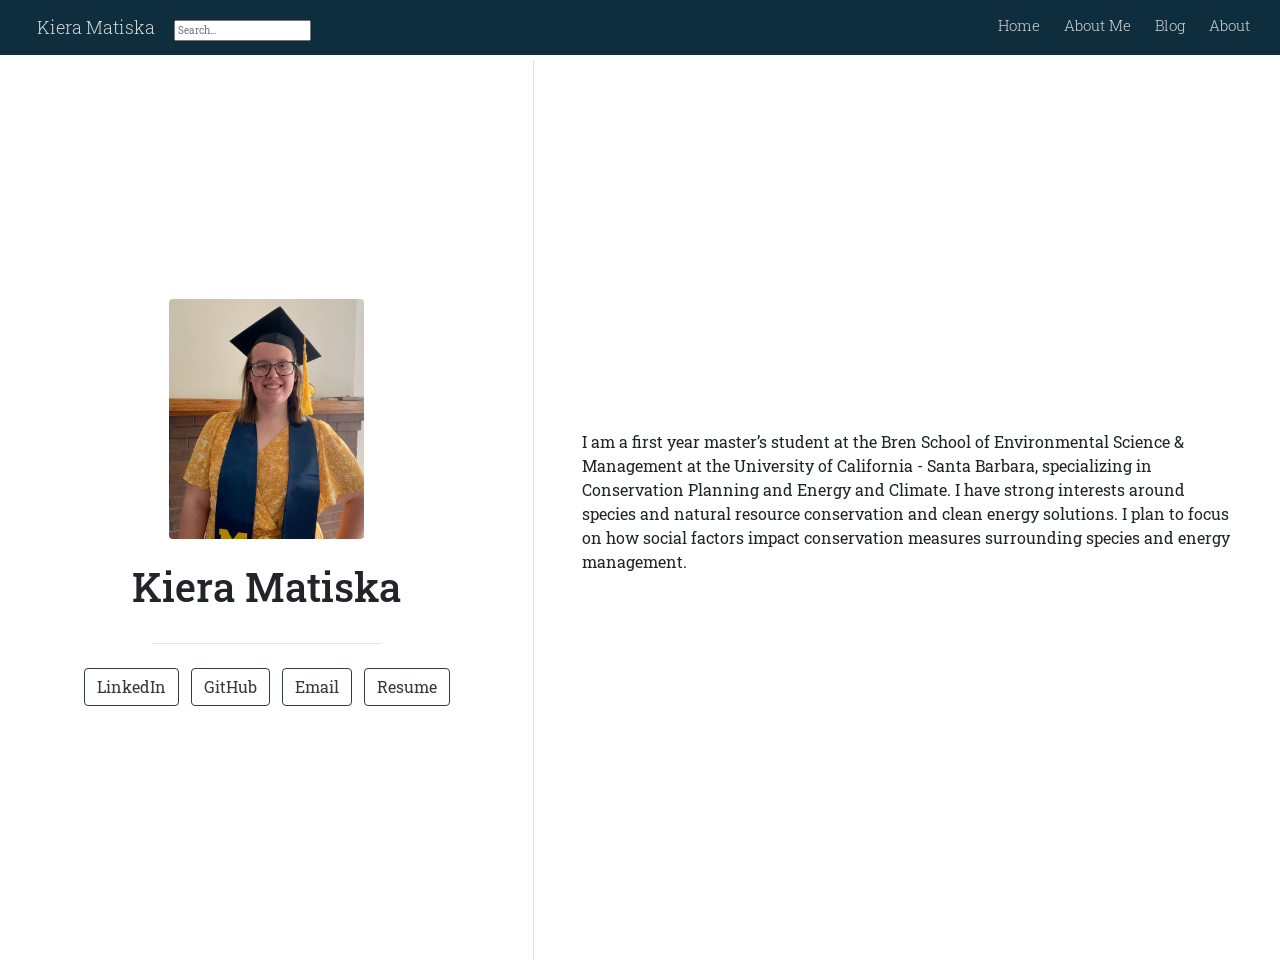
==== commit 61070728: "Added some pictures and changed code" ====
--- a/docs/index.html
+++ b/docs/index.html
@@ -641,9 +641,12 @@
           <nav class="distill-site-nav distill-site-header">
           <div class="nav-left">
           <a href="index.html" class="title">Kiera Matiska</a>
+          <input id="distill-search" class="nav-search hidden" type="text" placeholder="Search..."/>
           </div>
           <div class="nav-right">
           <a href="index.html">Home</a>
+          <a href="about_me.html">About Me</a>
+          <a href="blog.html">Blog</a>
           <a href="about.html">About</a>
           <a href="javascript:void(0);" class="nav-toggle">&#9776;</a>
           </div>
@@ -688,6 +691,13 @@
                       </button>
                     </a>
                   </li>
+                                    <li class="list-inline-item">
+                    <a href=file:///Users/kieramatiska/Desktop/Bren/Career/Matiska_Resume.pdf>
+                      <button type="button" class="btn btn-outline-dark mb-2">
+                        Resume
+                      </button>
+                    </a>
+                  </li>
                                   </ul>
               </div>
             </div>
@@ -696,7 +706,7 @@
         <div class="d-flex flex-column vh-100 border-left"></div>
         <div class="d-flex flex-column col px-5 align-items-center align-self-center mh-100" style="overflow-y: scroll;">
           <div class="my-5" id="content">
-            
+            <p>I am a first year master’s student at the Bren School of Environmental Science &amp; Management at the University of California - Santa Barbara, specializing in Conservation Planning and Energy and Climate. I have strong interests around species and natural resource conservation and clean energy solutions. I plan to focus on how social factors impact conservation measures surrounding species and energy management.</p>
           </div>
         </div>
       </div>
@@ -732,11 +742,16 @@
                       Email
                     </button>
                   </a>
+                                    <a href=file:///Users/kieramatiska/Desktop/Bren/Career/Matiska_Resume.pdf>
+                    <button type="button" class="list-group-item list-group-item-action my-1 rounded">
+                      Resume
+                    </button>
+                  </a>
                                   </div>
               </div>
             </div>
             <div class="p pt-4 px-5">
-              
+              <p>I am a first year master’s student at the Bren School of Environmental Science &amp; Management at the University of California - Santa Barbara, specializing in Conservation Planning and Energy and Climate. I have strong interests around species and natural resource conservation and clean energy solutions. I plan to focus on how social factors impact conservation measures surrounding species and energy management.</p>
             </div>
         </div>
       </div>
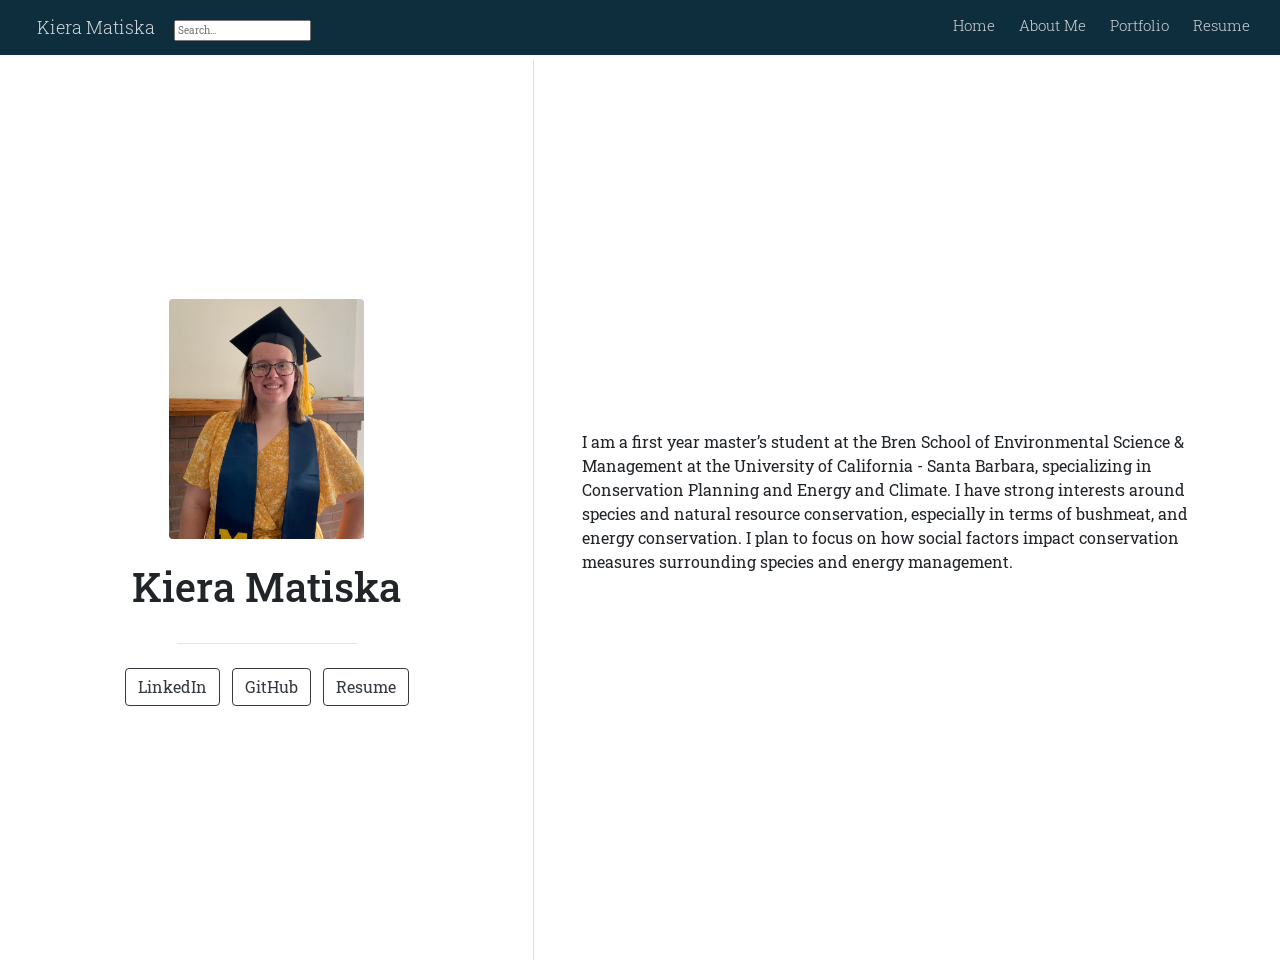
==== commit d13b811a: "updated more things" ====
--- a/docs/index.html
+++ b/docs/index.html
@@ -646,8 +646,8 @@
           <div class="nav-right">
           <a href="index.html">Home</a>
           <a href="about_me.html">About Me</a>
-          <a href="blog.html">Blog</a>
-          <a href="about.html">About</a>
+          <a href="blog.html">Portfolio</a>
+          <a href="resume.html">Resume</a>
           <a href="javascript:void(0);" class="nav-toggle">&#9776;</a>
           </div>
           </nav>
@@ -685,13 +685,6 @@
                     </a>
                   </li>
                                     <li class="list-inline-item">
-                    <a href=kmatiska@bren.ucsb.edu>
-                      <button type="button" class="btn btn-outline-dark mb-2">
-                        Email
-                      </button>
-                    </a>
-                  </li>
-                                    <li class="list-inline-item">
                     <a href=file:///Users/kieramatiska/Desktop/Bren/Career/Matiska_Resume.pdf>
                       <button type="button" class="btn btn-outline-dark mb-2">
                         Resume
@@ -706,7 +699,7 @@
         <div class="d-flex flex-column vh-100 border-left"></div>
         <div class="d-flex flex-column col px-5 align-items-center align-self-center mh-100" style="overflow-y: scroll;">
           <div class="my-5" id="content">
-            <p>I am a first year master’s student at the Bren School of Environmental Science &amp; Management at the University of California - Santa Barbara, specializing in Conservation Planning and Energy and Climate. I have strong interests around species and natural resource conservation and clean energy solutions. I plan to focus on how social factors impact conservation measures surrounding species and energy management.</p>
+            <p>I am a first year master’s student at the Bren School of Environmental Science &amp; Management at the University of California - Santa Barbara, specializing in Conservation Planning and Energy and Climate. I have strong interests around species and natural resource conservation, especially in terms of bushmeat, and energy conservation. I plan to focus on how social factors impact conservation measures surrounding species and energy management.</p>
           </div>
         </div>
       </div>
@@ -737,11 +730,6 @@
                       GitHub
                     </button>
                   </a>
-                                    <a href=kmatiska@bren.ucsb.edu>
-                    <button type="button" class="list-group-item list-group-item-action my-1 rounded">
-                      Email
-                    </button>
-                  </a>
                                     <a href=file:///Users/kieramatiska/Desktop/Bren/Career/Matiska_Resume.pdf>
                     <button type="button" class="list-group-item list-group-item-action my-1 rounded">
                       Resume
@@ -751,7 +739,7 @@
               </div>
             </div>
             <div class="p pt-4 px-5">
-              <p>I am a first year master’s student at the Bren School of Environmental Science &amp; Management at the University of California - Santa Barbara, specializing in Conservation Planning and Energy and Climate. I have strong interests around species and natural resource conservation and clean energy solutions. I plan to focus on how social factors impact conservation measures surrounding species and energy management.</p>
+              <p>I am a first year master’s student at the Bren School of Environmental Science &amp; Management at the University of California - Santa Barbara, specializing in Conservation Planning and Energy and Climate. I have strong interests around species and natural resource conservation, especially in terms of bushmeat, and energy conservation. I plan to focus on how social factors impact conservation measures surrounding species and energy management.</p>
             </div>
         </div>
       </div>
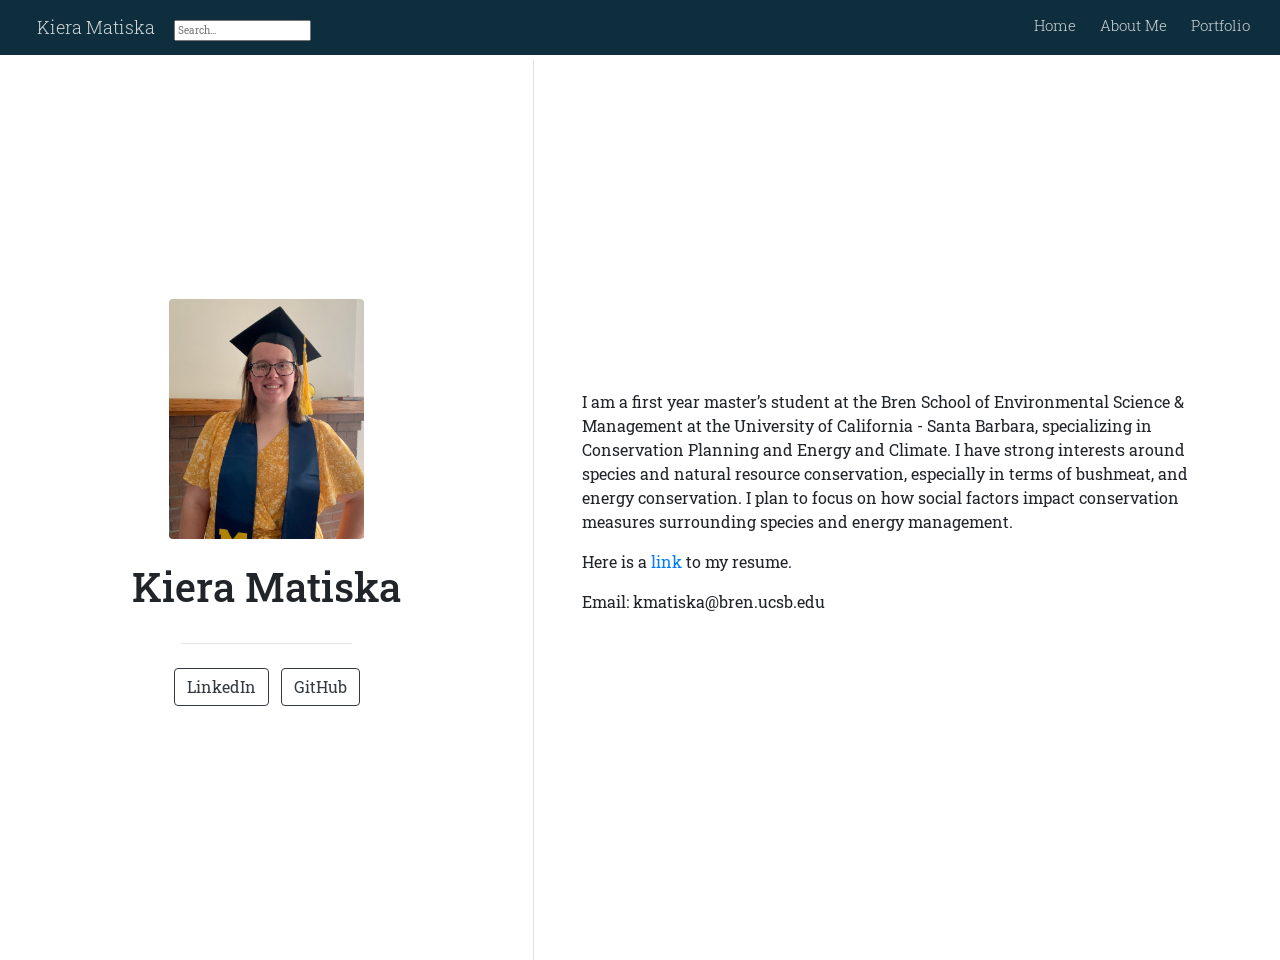
==== commit 8bc08d07: "Completed my website! Woohoo!" ====
--- a/docs/index.html
+++ b/docs/index.html
@@ -647,7 +647,6 @@
           <a href="index.html">Home</a>
           <a href="about_me.html">About Me</a>
           <a href="blog.html">Portfolio</a>
-          <a href="resume.html">Resume</a>
           <a href="javascript:void(0);" class="nav-toggle">&#9776;</a>
           </div>
           </nav>
@@ -684,13 +683,6 @@
                       </button>
                     </a>
                   </li>
-                                    <li class="list-inline-item">
-                    <a href=file:///Users/kieramatiska/Desktop/Bren/Career/Matiska_Resume.pdf>
-                      <button type="button" class="btn btn-outline-dark mb-2">
-                        Resume
-                      </button>
-                    </a>
-                  </li>
                                   </ul>
               </div>
             </div>
@@ -700,6 +692,8 @@
         <div class="d-flex flex-column col px-5 align-items-center align-self-center mh-100" style="overflow-y: scroll;">
           <div class="my-5" id="content">
             <p>I am a first year master’s student at the Bren School of Environmental Science &amp; Management at the University of California - Santa Barbara, specializing in Conservation Planning and Energy and Climate. I have strong interests around species and natural resource conservation, especially in terms of bushmeat, and energy conservation. I plan to focus on how social factors impact conservation measures surrounding species and energy management.</p>
+            <p>Here is a <a href = 'Matiska_Resume.pdf' target = '_blank'>link</a> to my resume.</p>
+            <p>Email: kmatiska@bren.ucsb.edu</p>
           </div>
         </div>
       </div>
@@ -730,16 +724,13 @@
                       GitHub
                     </button>
                   </a>
-                                    <a href=file:///Users/kieramatiska/Desktop/Bren/Career/Matiska_Resume.pdf>
-                    <button type="button" class="list-group-item list-group-item-action my-1 rounded">
-                      Resume
-                    </button>
-                  </a>
                                   </div>
               </div>
             </div>
             <div class="p pt-4 px-5">
               <p>I am a first year master’s student at the Bren School of Environmental Science &amp; Management at the University of California - Santa Barbara, specializing in Conservation Planning and Energy and Climate. I have strong interests around species and natural resource conservation, especially in terms of bushmeat, and energy conservation. I plan to focus on how social factors impact conservation measures surrounding species and energy management.</p>
+              <p>Here is a <a href = 'Matiska_Resume.pdf' target = '_blank'>link</a> to my resume.</p>
+              <p>Email: kmatiska@bren.ucsb.edu</p>
             </div>
         </div>
       </div>
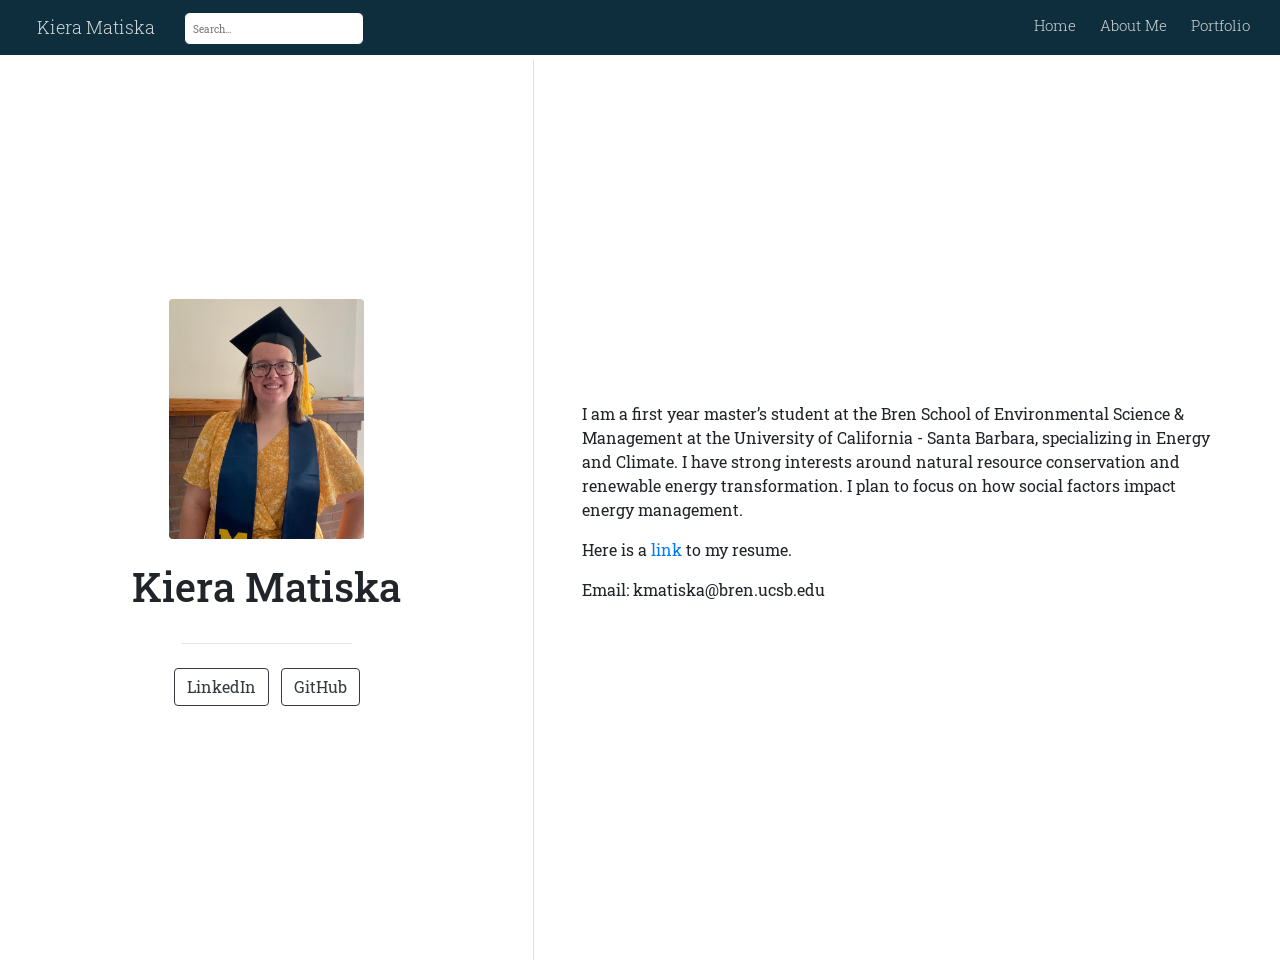
==== commit 3eea071a: "Updated Website" ====
--- a/docs/index.html
+++ b/docs/index.html
@@ -630,7 +630,7 @@
             padding-top: 60px;
           }
           </style>
-          <script src="/Library/Frameworks/R.framework/Versions/4.1/Resources/library/rmarkdown/rmd/h/pandoc/header-attrs.js"></script>
+          <script src="/Library/Frameworks/R.framework/Versions/4.2/Resources/library/rmarkdown/rmd/h/pandoc/header-attrs.js"></script>
     
     
   </head>
@@ -691,8 +691,15 @@
         <div class="d-flex flex-column vh-100 border-left"></div>
         <div class="d-flex flex-column col px-5 align-items-center align-self-center mh-100" style="overflow-y: scroll;">
           <div class="my-5" id="content">
-            <p>I am a first year master’s student at the Bren School of Environmental Science &amp; Management at the University of California - Santa Barbara, specializing in Conservation Planning and Energy and Climate. I have strong interests around species and natural resource conservation, especially in terms of bushmeat, and energy conservation. I plan to focus on how social factors impact conservation measures surrounding species and energy management.</p>
-            <p>Here is a <a href = 'Matiska_Resume.pdf' target = '_blank'>link</a> to my resume.</p>
+            <p>I am a first year master’s student at the Bren School of
+            Environmental Science &amp; Management at the University of
+            California - Santa Barbara, specializing in Energy and
+            Climate. I have strong interests around natural resource
+            conservation and renewable energy transformation. I plan to
+            focus on how social factors impact energy management.</p>
+            <p>Here is a
+            <a href = 'Matiska_Resume.pdf' target = '_blank'>link</a> to
+            my resume.</p>
             <p>Email: kmatiska@bren.ucsb.edu</p>
           </div>
         </div>
@@ -728,8 +735,16 @@
               </div>
             </div>
             <div class="p pt-4 px-5">
-              <p>I am a first year master’s student at the Bren School of Environmental Science &amp; Management at the University of California - Santa Barbara, specializing in Conservation Planning and Energy and Climate. I have strong interests around species and natural resource conservation, especially in terms of bushmeat, and energy conservation. I plan to focus on how social factors impact conservation measures surrounding species and energy management.</p>
-              <p>Here is a <a href = 'Matiska_Resume.pdf' target = '_blank'>link</a> to my resume.</p>
+              <p>I am a first year master’s student at the Bren School
+              of Environmental Science &amp; Management at the
+              University of California - Santa Barbara, specializing in
+              Energy and Climate. I have strong interests around natural
+              resource conservation and renewable energy transformation.
+              I plan to focus on how social factors impact energy
+              management.</p>
+              <p>Here is a
+              <a href = 'Matiska_Resume.pdf' target = '_blank'>link</a>
+              to my resume.</p>
               <p>Email: kmatiska@bren.ucsb.edu</p>
             </div>
         </div>
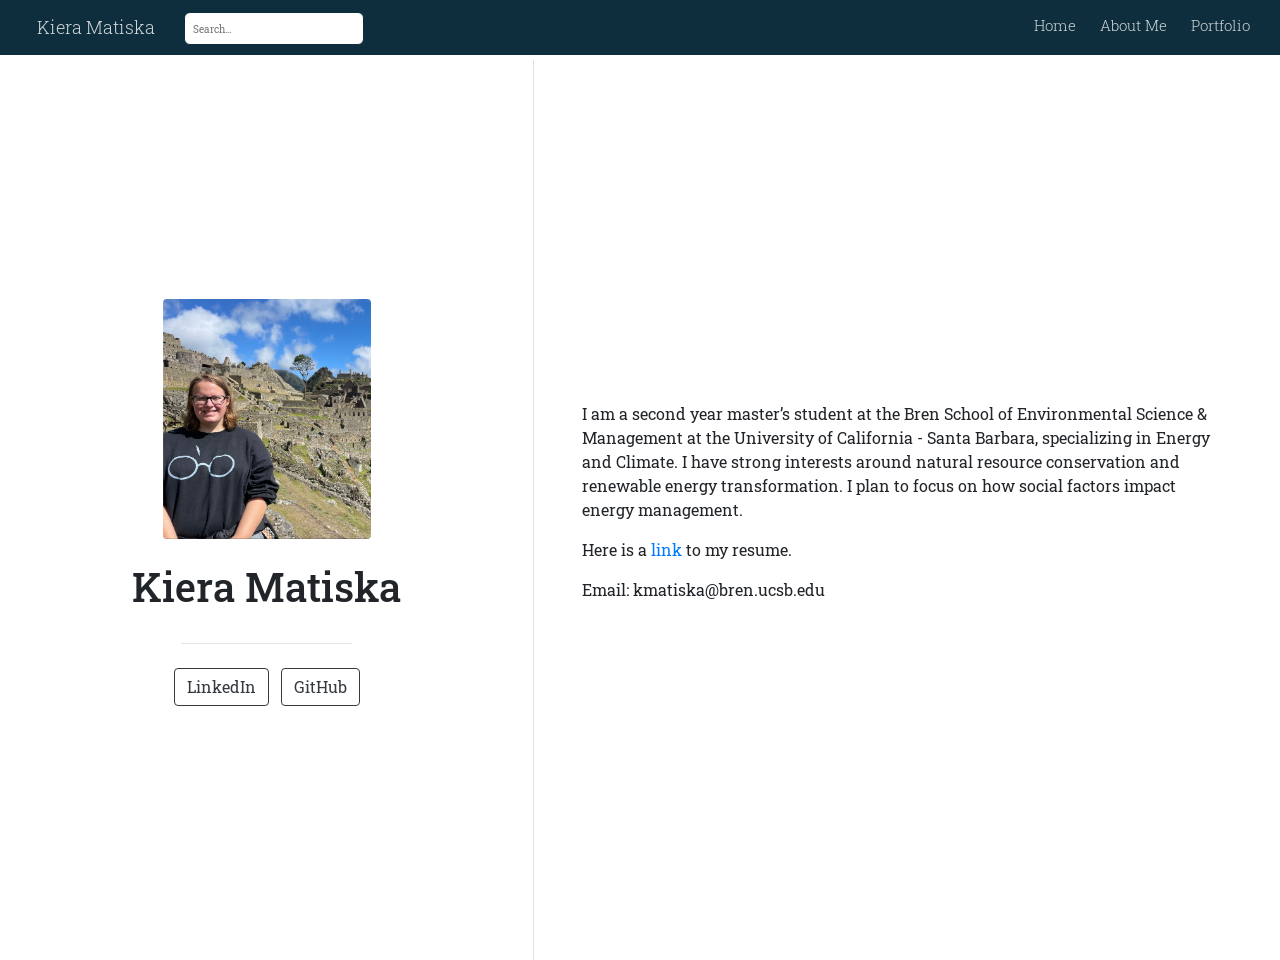
==== commit be8b5c1f: "Updated bio" ====
--- a/docs/index.html
+++ b/docs/index.html
@@ -691,7 +691,7 @@
         <div class="d-flex flex-column vh-100 border-left"></div>
         <div class="d-flex flex-column col px-5 align-items-center align-self-center mh-100" style="overflow-y: scroll;">
           <div class="my-5" id="content">
-            <p>I am a first year master’s student at the Bren School of
+            <p>I am a second year master’s student at the Bren School of
             Environmental Science &amp; Management at the University of
             California - Santa Barbara, specializing in Energy and
             Climate. I have strong interests around natural resource
@@ -735,7 +735,7 @@
               </div>
             </div>
             <div class="p pt-4 px-5">
-              <p>I am a first year master’s student at the Bren School
+              <p>I am a second year master’s student at the Bren School
               of Environmental Science &amp; Management at the
               University of California - Santa Barbara, specializing in
               Energy and Climate. I have strong interests around natural
